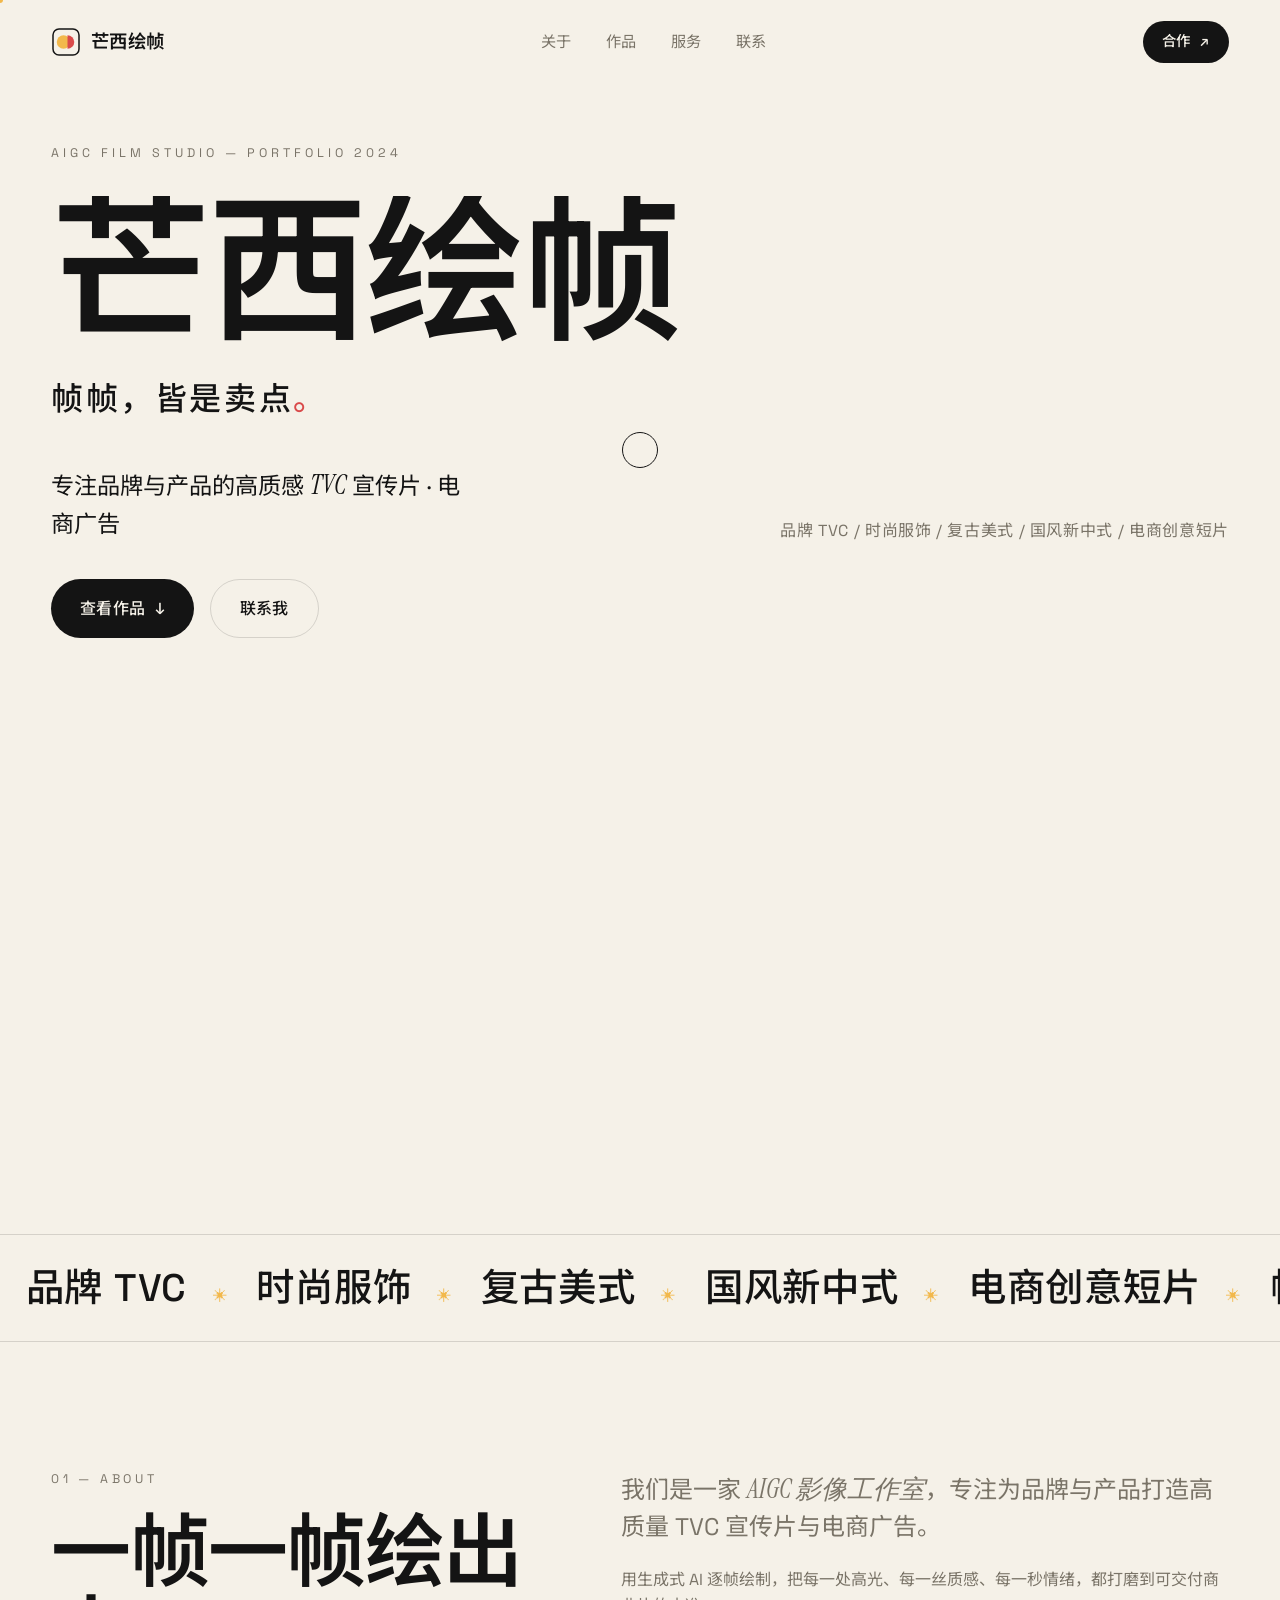
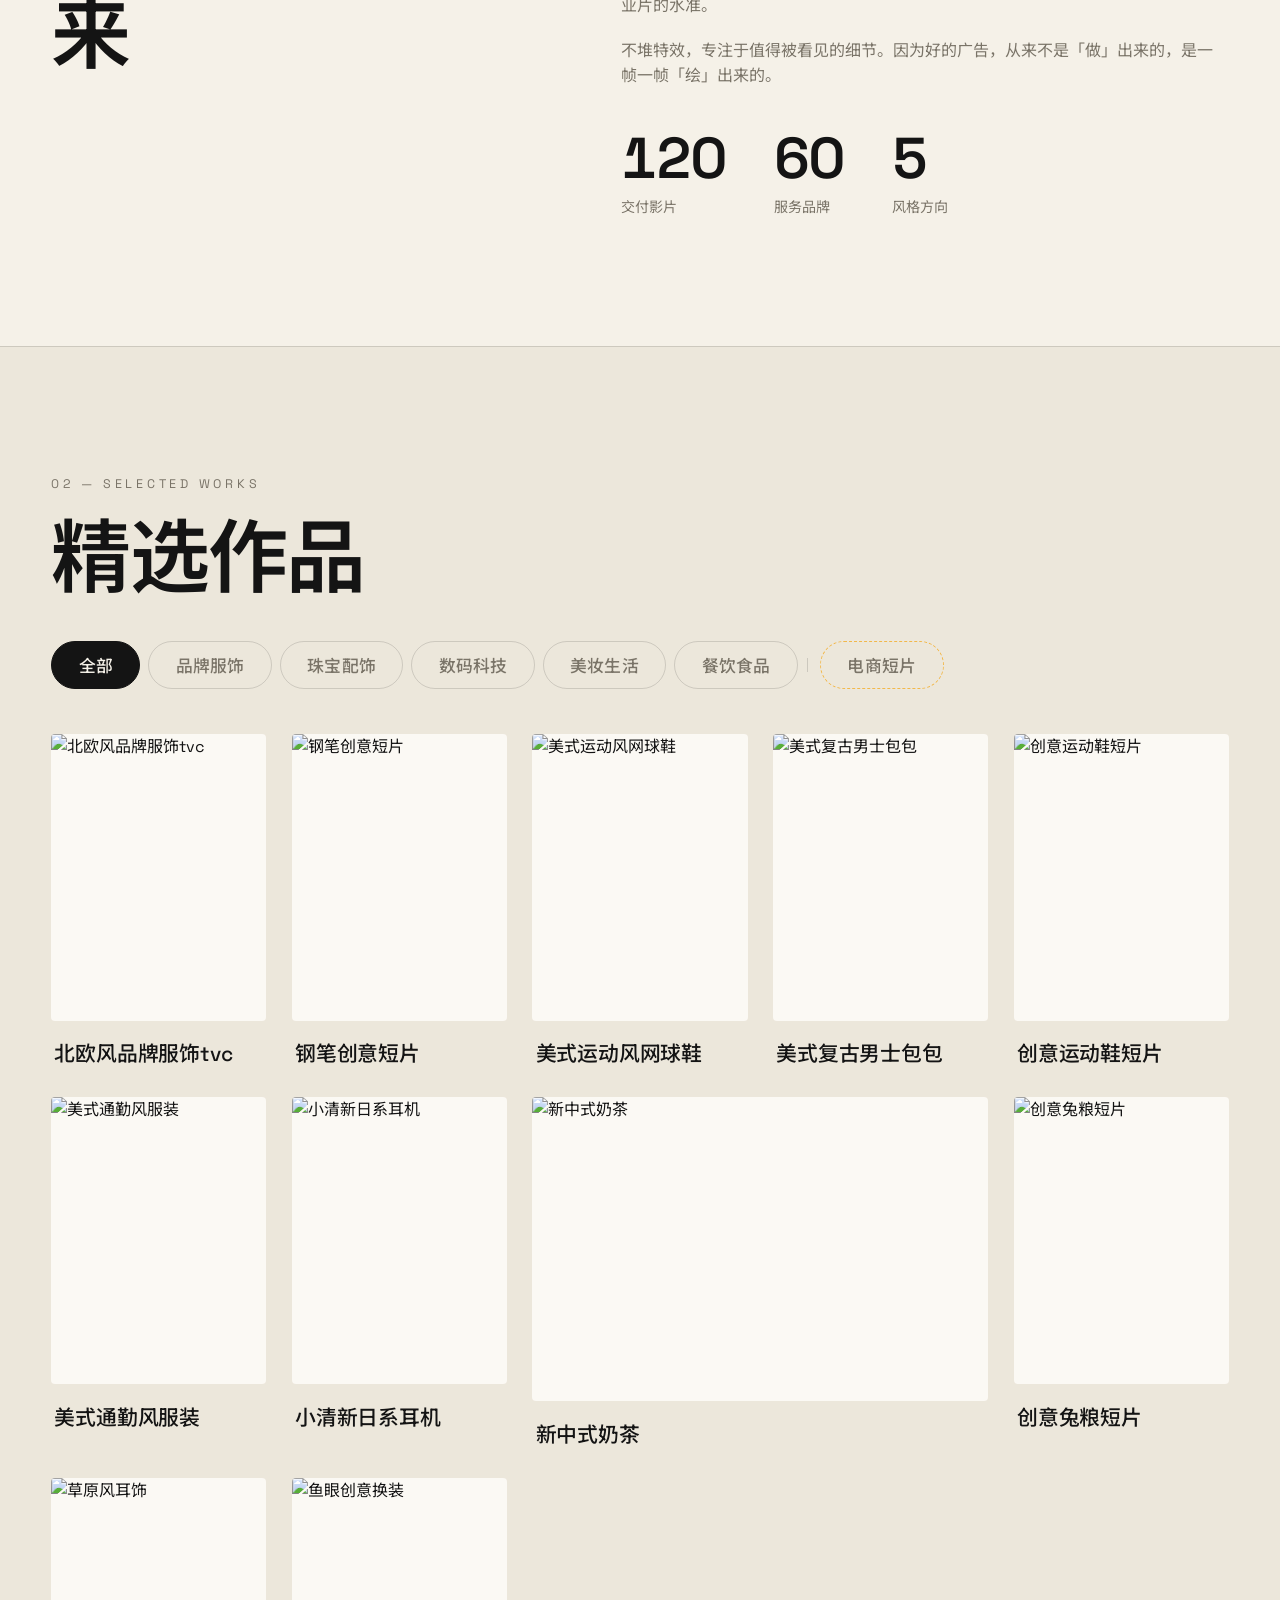
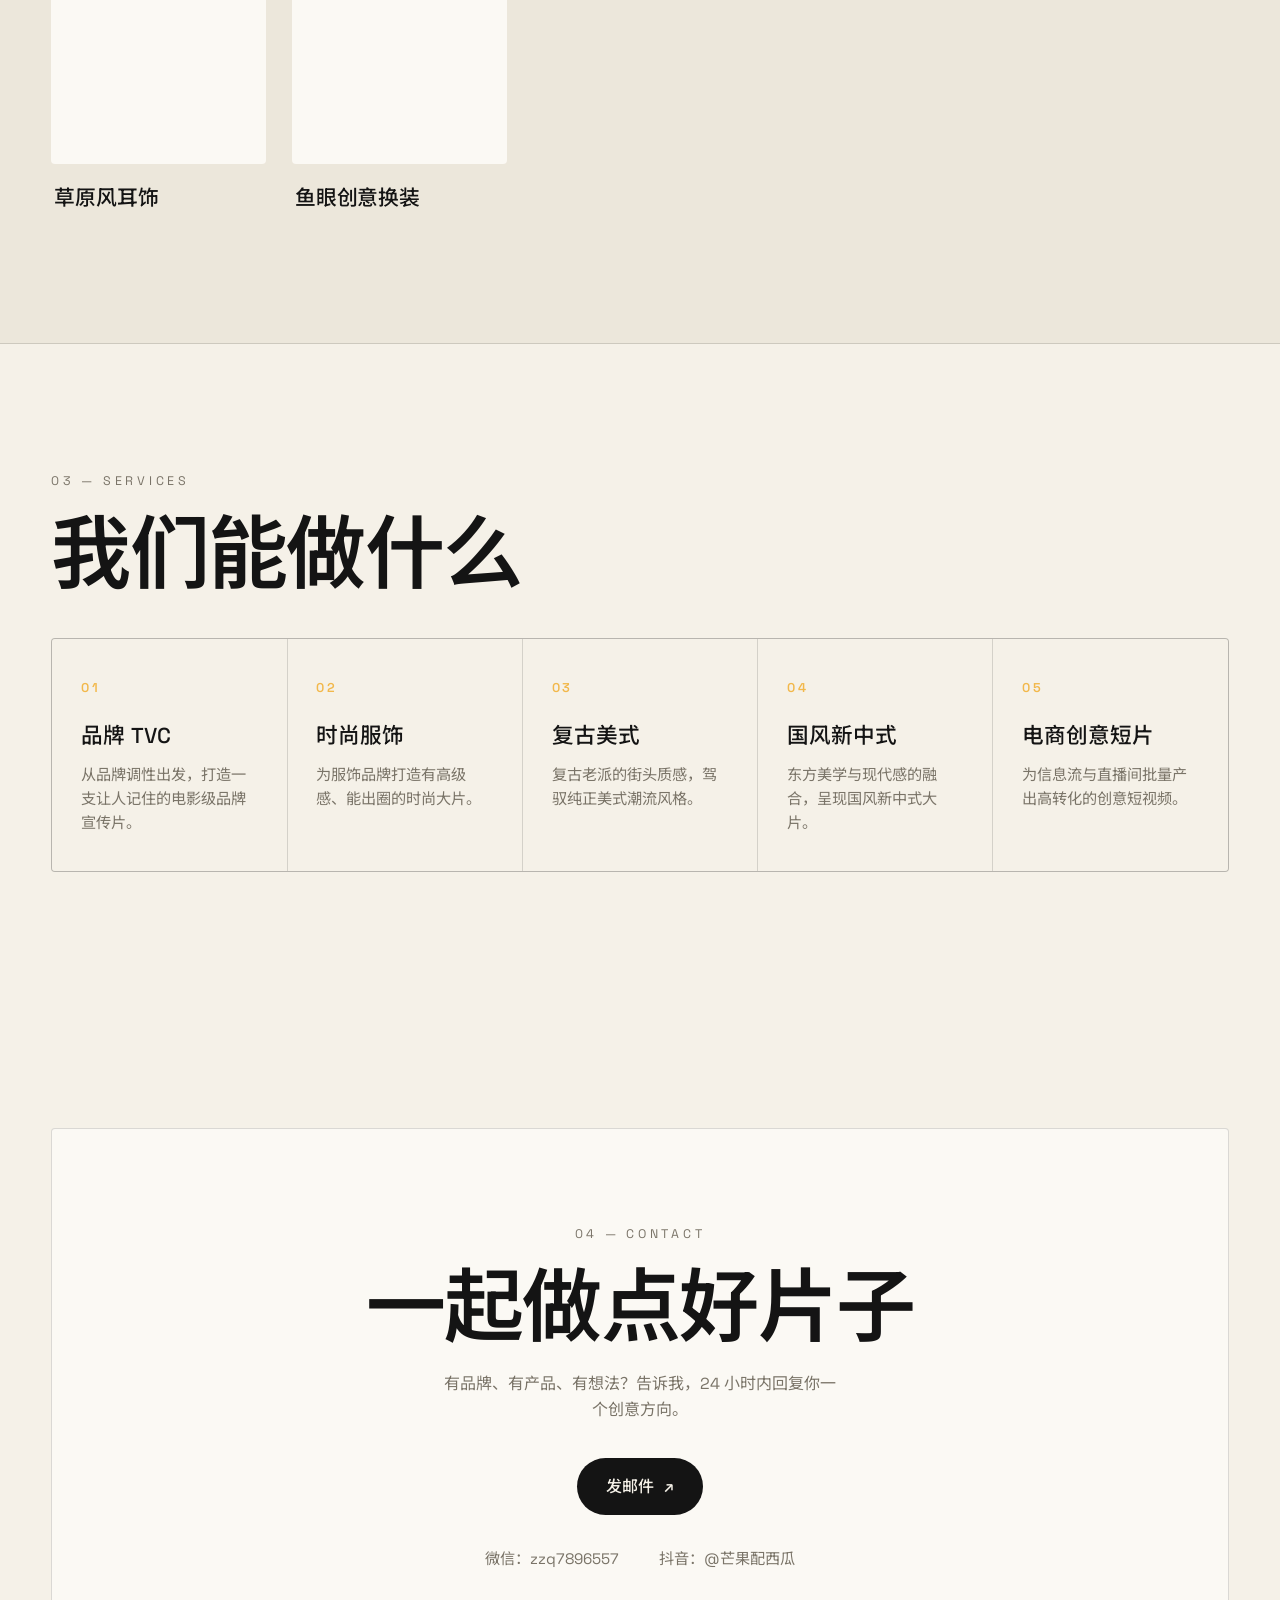
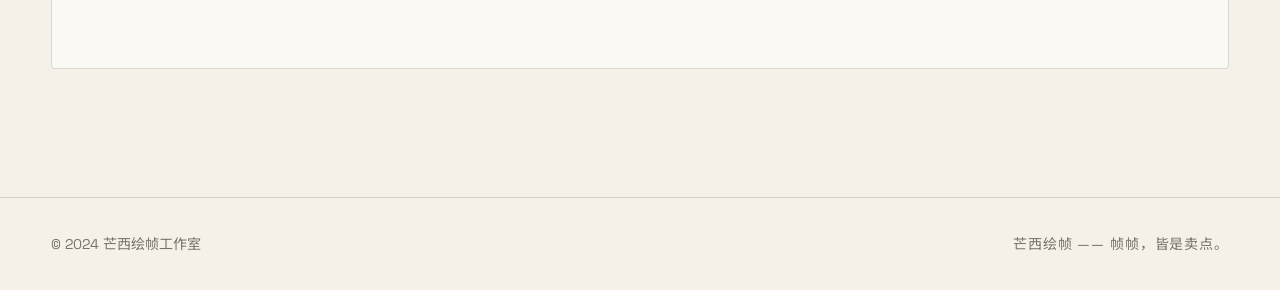
==== index.html @ 58208f8b "update works" ====
<!DOCTYPE html>
<html lang="zh-CN">
<head>
  <meta charset="UTF-8" />
  <meta name="viewport" content="width=device-width, initial-scale=1.0" />
  <title>MANGXI Studio — AIGC Film · Every Frame Sells</title>
  <meta name="description" content="MANGXI Studio — an AIGC film studio crafting high-quality TVC commercials and e-commerce ads, frame by frame. Every frame sells." />

  <!-- 字体：英文几何无衬线 Space Grotesk + 细衬线 Instrument Serif + 中文思源黑体 -->
  <link rel="preconnect" href="https://fonts.googleapis.com" />
  <link rel="preconnect" href="https://fonts.gstatic.com" crossorigin />
  <link href="https://fonts.googleapis.com/css2?family=Space+Grotesk:wght@300;400;500;600;700&family=Instrument+Serif:ital@0;1&family=Noto+Sans+SC:wght@400;500;700&display=swap" rel="stylesheet" />

  <link rel="stylesheet" href="css/styles.css?v=20261031232750" />
</head>
<body>
  <!-- 预加载层：动态 logo（黑底 → 金线画框 → 双果浮现 → 名字淡入）+ 百分比计数 -->
  <div class="preloader" id="preloader">
    <div class="preloader-inner">
      <svg class="logo-anim" viewBox="0 0 120 120" aria-hidden="true">
        <rect class="logo-frame" x="8" y="8" width="104" height="104" rx="24" fill="none" stroke="#F2B84B" stroke-width="5" stroke-linecap="round" />
        <circle class="logo-gold" cx="50" cy="60" r="27" fill="#F2B84B" />
        <path class="logo-red" d="M66 33 A27 27 0 0 1 66 87 Z" fill="#D94A4A" />
      </svg>
      <span class="preloader-name">芒西绘帧</span>
    </div>
    <div class="preloader-count" id="preloaderCount">0%</div>
  </div>

  <!-- 滚动进度条 -->
  <div class="scroll-progress" id="scrollProgress" aria-hidden="true"></div>

  <!-- 自定义光标（桌面端） -->
  <div class="cursor" id="cursor" aria-hidden="true"><span class="cursor-label">查看 ↗</span></div>
  <div class="cursor-dot" id="cursorDot" aria-hidden="true"></div>

  <!-- 顶部导航 -->
  <header class="site-header" id="header">
    <nav class="nav container">
      <a href="#top" class="brand" data-cursor>
        <svg class="brand-logo" viewBox="0 0 120 120" aria-hidden="true">
          <rect x="8" y="8" width="104" height="104" rx="24" fill="none" stroke="currentColor" stroke-width="6" />
          <circle cx="50" cy="60" r="27" fill="#F2B84B" />
          <path d="M66 33 A27 27 0 0 1 66 87 Z" fill="#D94A4A" />
        </svg>
        芒西绘帧
      </a>
      <ul class="nav-links">
        <li><a href="#about" data-cursor>关于</a></li>
        <li><a href="#works" data-cursor>作品</a></li>
        <li><a href="#services" data-cursor>服务</a></li>
        <li><a href="#contact" data-cursor>联系</a></li>
      </ul>
      <a href="#contact" class="nav-cta btn btn-small" data-cursor>合作 <span class="arrow">↗</span></a>
    </nav>
  </header>

  <main id="top">
    <!-- ===== Hero ===== -->
    <section class="hero">
      <div class="container hero-top">
        <p class="hero-eyebrow" data-reveal="up">AIGC FILM STUDIO — PORTFOLIO 2024</p>
        <h1 class="hero-title">
          <span data-reveal="chars">芒西绘帧</span>
        </h1>
        <p class="hero-slogan" data-reveal="up">帧帧，皆是卖点<span class="slogan-dot">。</span></p>
        <div class="hero-row">
          <p class="hero-role" data-reveal="up">专注品牌与产品的高质感 <em class="serif">TVC</em> 宣传片 · 电商广告</p>
          <p class="hero-desc" data-reveal="up">品牌 TVC / 时尚服饰 / 复古美式 / 国风新中式 / 电商创意短片</p>
        </div>
        <div class="hero-actions" data-reveal="up">
          <a href="#works" class="btn" data-cursor>查看作品 <span class="arrow">↓</span></a>
          <a href="#contact" class="btn btn-ghost" data-cursor>联系我</a>
        </div>
      </div>

      <!-- 主推片（占位图，后续换真实视频） -->
      <div class="hero-media" data-reveal="clip">
        <div class="hero-media-inner">
          <img src="assets/hero-showreel.svg" alt="Showreel" />
        </div>
        <span class="hero-media-tag" data-reveal="up">SHOWREEL — 2024</span>
      </div>
    </section>

    <!-- ===== 跑马灯 ===== -->
    <div class="marquee" aria-hidden="true">
      <div class="marquee-track">
        <span>品牌 TVC</span><i>✳</i>
        <span>时尚服饰</span><i>✳</i>
        <span>复古美式</span><i>✳</i>
        <span>国风新中式</span><i>✳</i>
        <span>电商创意短片</span><i>✳</i>
        <span>帧帧，皆是卖点</span><i>✳</i>
        <span>品牌 TVC</span><i>✳</i>
        <span>时尚服饰</span><i>✳</i>
        <span>复古美式</span><i>✳</i>
        <span>国风新中式</span><i>✳</i>
        <span>电商创意短片</span><i>✳</i>
        <span>帧帧，皆是卖点</span><i>✳</i>
      </div>
    </div>

    <!-- ===== 关于 ===== -->
    <section class="section about" id="about">
      <div class="container about-grid">
        <div class="about-head">
          <p class="kicker" data-reveal="up">01 — ABOUT</p>
          <h2 class="section-title" data-reveal="chars">一帧一帧<br />绘出来</h2>
        </div>
        <div class="about-body">
          <p class="lead" data-reveal="up">
            我们是一家 <em class="serif">AIGC 影像工作室</em>，专注为品牌与产品打造高质量 TVC 宣传片与电商广告。
          </p>
          <p data-reveal="up">
            用生成式 AI 逐帧绘制，把每一处高光、每一丝质感、每一秒情绪，都打磨到可交付商业片的水准。
          </p>
          <p data-reveal="up">
            不堆特效，专注于值得被看见的细节。因为好的广告，从来不是「做」出来的，是一帧一帧「绘」出来的。
          </p>
          <div class="stats" data-reveal="up">
            <div class="stat"><span class="stat-num" data-count="120">0</span><span class="stat-label">交付影片</span></div>
            <div class="stat"><span class="stat-num" data-count="60">0</span><span class="stat-label">服务品牌</span></div>
            <div class="stat"><span class="stat-num" data-count="5">0</span><span class="stat-label">风格方向</span></div>
          </div>
        </div>
      </div>
    </section>

    <!-- ===== 作品 ===== -->
    <section class="section works" id="works">
      <div class="container">
        <div class="works-head">
          <p class="kicker" data-reveal="up">02 — SELECTED WORKS</p>
          <h2 class="section-title" data-reveal="chars">精选作品</h2>
        </div>

        <!-- 分类筛选 -->
        <div class="filters" data-reveal="up">
          <button class="filter active" data-filter="all">全部</button>
          <button class="filter" data-filter="apparel">品牌服饰</button>
          <button class="filter" data-filter="jewelry">珠宝配饰</button>
          <button class="filter" data-filter="tech">数码科技</button>
          <button class="filter" data-filter="beauty">美妆生活</button>
          <button class="filter" data-filter="food">餐饮食品</button>
          <button class="filter filter-format" data-filter="ecommerce">电商短片</button>
        </div>

        <!-- 作品网格：由 js/works.js?v=20261031232750 自动生成，作品都在那里管理 -->
        <div class="works-grid" id="worksGrid"></div>
      </div>
    </section>

    <!-- ===== 服务 ===== -->
    <section class="section services" id="services">
      <div class="container">
        <div class="works-head">
          <p class="kicker" data-reveal="up">03 — SERVICES</p>
          <h2 class="section-title" data-reveal="chars">我们能做什么</h2>
        </div>
        <div class="services-grid">
          <div class="service" data-reveal="up">
            <span class="service-num">01</span>
            <h3>品牌 TVC</h3>
            <p>从品牌调性出发，打造一支让人记住的电影级品牌宣传片。</p>
          </div>
          <div class="service" data-reveal="up">
            <span class="service-num">02</span>
            <h3>时尚服饰</h3>
            <p>为服饰品牌打造有高级感、能出圈的时尚大片。</p>
          </div>
          <div class="service" data-reveal="up">
            <span class="service-num">03</span>
            <h3>复古美式</h3>
            <p>复古老派的街头质感，驾驭纯正美式潮流风格。</p>
          </div>
          <div class="service" data-reveal="up">
            <span class="service-num">04</span>
            <h3>国风新中式</h3>
            <p>东方美学与现代感的融合，呈现国风新中式大片。</p>
          </div>
          <div class="service" data-reveal="up">
            <span class="service-num">05</span>
            <h3>电商创意短片</h3>
            <p>为信息流与直播间批量产出高转化的创意短视频。</p>
          </div>
        </div>
      </div>
    </section>

    <!-- ===== 联系 ===== -->
    <section class="section contact" id="contact">
      <div class="container">
        <div class="contact-box">
          <p class="kicker" data-reveal="up">04 — CONTACT</p>
          <h2 class="section-title" data-reveal="chars">一起做点<br />好片子</h2>
          <p class="contact-sub" data-reveal="up">有品牌、有产品、有想法？告诉我，24 小时内回复你一个创意方向。</p>
          <div class="contact-links" data-reveal="up">
            <a href="mailto:hello@yourname.example" class="btn" data-cursor>发邮件 <span class="arrow">↗</span></a>
          </div>
          <div class="contact-meta" data-reveal="up">
            <span>微信：zzq7896557</span>
            <span>抖音：@芒果配西瓜</span>
          </div>
        </div>
      </div>
    </section>
  </main>

  <footer class="site-footer">
    <div class="container footer-inner">
      <span>© 2024 芒西绘帧工作室</span>
      <span class="footer-slogan">芒西绘帧 —— 帧帧，皆是卖点。</span>
    </div>
  </footer>

  <!-- 视频灯箱：点击作品时弹出大屏播放 -->
  <div class="lightbox" id="lightbox" hidden>
    <button class="lightbox-close" id="lightboxClose" type="button" aria-label="关闭">×</button>
    <video id="lightboxVideo" controls playsinline></video>
  </div>

  <!-- 平滑滚动（Lenis，加载失败时自动回退到原生滚动） -->
  <script src="https://cdn.jsdelivr.net/npm/lenis@1.1.14/dist/lenis.min.js"></script>
  <script src="js/works.js?v=20261031232750"></script>
  <script src="js/script.js?v=20261031232750"></script>
</body>
</html>
---- css/styles.css ----
/* ==========================================================================
   芒西绘帧工作室 — AIGC 影像工作室作品集
   配色：琥珀金 #F2B84B / 西瓜赤 #D94A4A / 炭黑 #141414 / 米白 #F5F1E8
   浅色极简 / 大字号排版 / 动效型
   ========================================================================== */

:root {
  --bg: #f5f1e8;            /* 米白 · 留白 */
  --bg-alt: #ece7db;        /* 深一档米白，用于分区 */
  --surface: #fbf9f4;       /* 卡片/浅表面 */
  --ink: #141414;           /* 炭黑 · 文字/画面 */
  --muted: #7a7468;         /* 暖灰 · 次要文字 */
  --line: rgba(20, 20, 20, 0.14);
  --gold: #f2b84b;          /* 琥珀金 · 芒果 */
  --red: #d94a4a;           /* 西瓜赤 · 瓜瓤 */
  --accent: #f2b84b;        /* 主强调 = 琥珀金 */
  --font-sans: "Space Grotesk", "Noto Sans SC", "Source Han Sans SC", "思源黑体", "PingFang SC", "Microsoft YaHei", sans-serif;
  --font-serif: "Instrument Serif", "Songti SC", "SimSun", Georgia, serif;
  --ease: cubic-bezier(0.22, 1, 0.36, 1);
}

* { margin: 0; padding: 0; box-sizing: border-box; }

html { scroll-behavior: smooth; }

html.lenis, html.lenis body { height: auto; }
.lenis.lenis-smooth { scroll-behavior: auto !important; }

body {
  background: var(--bg);
  color: var(--ink);
  font-family: var(--font-sans);
  line-height: 1.6;
  overflow-x: hidden;
  -webkit-font-smoothing: antialiased;
}

a { color: inherit; text-decoration: none; }
ul { list-style: none; }
img, video { display: block; max-width: 100%; }

.container { width: min(1240px, 92vw); margin-inline: auto; }

::selection { background: var(--ink); color: var(--bg); }

.serif {
  font-family: var(--font-serif);
  font-style: italic;
  font-weight: 400;
  letter-spacing: 0;
}

/* ==========================================================================
   预加载层：动态 logo（黑底 → 金线画框 → 双果浮现 → 名字淡入）
   ========================================================================== */
.preloader {
  position: fixed;
  inset: 0;
  z-index: 9999;
  background: var(--ink);       /* 黑底 */
  display: flex;
  align-items: center;
  justify-content: center;
  transition: transform 0.9s var(--ease);
}
.preloader.done { transform: translateY(-100%); }
.preloader-inner {
  display: flex;
  flex-direction: column;
  align-items: center;
  gap: 1.4rem;
}
.logo-anim {
  width: clamp(90px, 18vw, 130px);
  height: auto;
}
/* 金线画出圆角方框 */
.logo-frame {
  stroke-dasharray: 400;
  stroke-dashoffset: 400;
  animation: logoDraw 0.9s var(--ease) forwards;
}
@keyframes logoDraw { to { stroke-dashoffset: 0; } }
/* 金圆（芒果）浮现 */
.logo-gold {
  transform-box: fill-box;
  transform-origin: center;
  opacity: 0;
  transform: scale(0);
  animation: logoPop 0.4s 0.85s cubic-bezier(0.2, 0.9, 0.3, 1.4) forwards;
}
/* 赤半圆（西瓜）浮现 */
.logo-red {
  transform-box: fill-box;
  transform-origin: center;
  opacity: 0;
  transform: scale(0);
  animation: logoPop 0.4s 1.15s cubic-bezier(0.2, 0.9, 0.3, 1.4) forwards;
}
@keyframes logoPop { to { opacity: 1; transform: scale(1); } }
.preloader-name {
  color: var(--bg);
  font-size: clamp(1.1rem, 3vw, 1.5rem);
  font-weight: 500;
  letter-spacing: 0.14em;
  opacity: 0;
  animation: logoFade 0.6s 1.5s ease forwards;
}
@keyframes logoFade { to { opacity: 1; } }
.preloader-count {
  position: absolute;
  left: clamp(1.4rem, 4vw, 3rem);
  bottom: clamp(1.4rem, 4vw, 3rem);
  color: var(--bg);
  font-size: clamp(2rem, 6vw, 4rem);
  font-weight: 600;
  letter-spacing: -0.02em;
  font-variant-numeric: tabular-nums;
  line-height: 1;
}

/* ==========================================================================
   滚动进度条
   ========================================================================== */
.scroll-progress {
  position: fixed;
  top: 0; left: 0;
  height: 2px;
  width: 0;
  background: var(--ink);
  z-index: 1200;
}

/* ==========================================================================
   自定义光标
   ========================================================================== */
.cursor, .cursor-dot {
  position: fixed;
  top: 0; left: 0;
  border-radius: 50%;
  pointer-events: none;
  z-index: 9998;
  transform: translate(-50%, -50%);
}
.cursor {
  width: 36px; height: 36px;
  border: 1px solid var(--ink);
  transition: width 0.3s, height 0.3s, background-color 0.3s, opacity 0.3s;
}
.cursor-dot { width: 6px; height: 6px; background: var(--gold); }
.cursor.is-hover {
  width: 64px; height: 64px;
  background: rgba(242, 184, 75, 0.16);
}
.cursor-label {
  position: absolute;
  inset: 0;
  display: flex;
  align-items: center;
  justify-content: center;
  font-size: 0.72rem;
  font-weight: 600;
  letter-spacing: 0.02em;
  color: var(--bg);
  opacity: 0;
  transform: scale(0.6);
  transition: opacity 0.25s, transform 0.25s var(--ease);
}
.cursor.cursor-view {
  width: 84px; height: 84px;
  background: var(--ink);
  border-color: var(--ink);
}
.cursor.cursor-view .cursor-label {
  opacity: 1;
  transform: scale(1);
}
@media (hover: none), (max-width: 768px) {
  .cursor, .cursor-dot { display: none; }
}

/* ==========================================================================
   按钮
   ========================================================================== */
.btn {
  display: inline-flex;
  align-items: center;
  gap: 0.6rem;
  padding: 1rem 1.8rem;
  font-weight: 500;
  font-size: 1rem;
  letter-spacing: 0.02em;
  border-radius: 100px;
  background: var(--ink);
  color: var(--bg);
  transition: transform 0.3s var(--ease), background-color 0.3s, color 0.3s;
  cursor: pointer;
}
.btn:hover { transform: translateY(-2px); }
.btn .arrow { display: inline-block; transition: transform 0.3s var(--ease); }
.btn:hover .arrow { transform: translate(3px, -3px); }
.btn-ghost {
  background: transparent;
  color: var(--ink);
  border: 1px solid var(--line);
}
.btn-ghost:hover { border-color: var(--ink); }
.btn-small { padding: 0.6rem 1.2rem; font-size: 0.9rem; }

/* ==========================================================================
   导航
   ========================================================================== */
.site-header {
  position: fixed;
  inset: 0 0 auto;
  z-index: 1000;
  padding: 1.3rem 0;
  transition: transform 0.5s var(--ease), background-color 0.3s, padding 0.3s;
}
.site-header.scrolled {
  background: rgba(245, 241, 232, 0.86);
  backdrop-filter: blur(12px);
  padding: 0.7rem 0;
  border-bottom: 1px solid var(--line);
}
.site-header.hidden { transform: translateY(-100%); }
.nav {
  display: flex;
  align-items: center;
  justify-content: space-between;
  gap: 1.5rem;
}
.brand {
  display: inline-flex;
  align-items: center;
  gap: 0.6rem;
  font-weight: 600;
  font-size: 1.15rem;
  letter-spacing: 0.02em;
}
.brand-logo { width: 30px; height: 30px; flex: none; }
.nav-links { display: flex; gap: 2.2rem; }
.nav-links a {
  font-size: 0.95rem;
  color: var(--muted);
  position: relative;
  transition: color 0.3s;
}
.nav-links a::after {
  content: "";
  position: absolute;
  left: 0; bottom: -6px;
  width: 100%; height: 1.5px;
  background: var(--ink);
  transform: scaleX(0);
  transform-origin: right;
  transition: transform 0.4s var(--ease);
}
.nav-links a:hover { color: var(--ink); }
.nav-links a:hover::after { transform: scaleX(1); transform-origin: left; }
.nav-cta { background: var(--ink); color: var(--bg); }

/* ==========================================================================
   Hero
   ========================================================================== */
.hero { position: relative; padding-top: 9rem; }
.hero-top { position: relative; z-index: 2; }
.hero-eyebrow {
  font-size: 0.78rem;
  letter-spacing: 0.32em;
  text-transform: uppercase;
  color: var(--muted);
  margin-bottom: 2rem;
}
.hero-title {
  font-size: clamp(3.4rem, 13vw, 10rem);
  line-height: 0.95;
  font-weight: 600;
  letter-spacing: -0.02em;
}
.hero-slogan {
  margin-top: 1.6rem;
  font-size: clamp(1.3rem, 3vw, 2rem);
  font-weight: 500;
  letter-spacing: 0.08em;
}
.slogan-dot { color: var(--red); }
.hero-row {
  display: flex;
  flex-wrap: wrap;
  justify-content: space-between;
  gap: 1.5rem;
  margin-top: 2.5rem;
}
.hero-role {
  font-size: clamp(1.05rem, 2.2vw, 1.45rem);
  font-weight: 400;
  max-width: 28ch;
}
.hero-role .serif { font-size: 1.12em; }
.hero-desc {
  align-self: flex-end;
  color: var(--muted);
  letter-spacing: 0.04em;
}
.hero-actions {
  display: flex;
  flex-wrap: wrap;
  gap: 1rem;
  margin-top: 2.2rem;
}

/* 主推片 */
.hero-media {
  position: relative;
  margin-top: 4rem;
  width: min(1240px, 100%);
  margin-inline: auto;
}
.hero-media-inner {
  aspect-ratio: 21 / 9;
  overflow: hidden;
  border-radius: 4px;
}
.hero-media-inner video,
.hero-media-inner img {
  width: 100%; height: 100%;
  object-fit: cover;
  transform: scale(1.08);
}
.hero-media-tag {
  position: absolute;
  right: 1.2rem; bottom: 1rem;
  font-size: 0.72rem;
  letter-spacing: 0.28em;
  color: var(--muted);
}

/* ==========================================================================
   跑马灯
   ========================================================================== */
.marquee {
  overflow: hidden;
  border-block: 1px solid var(--line);
  padding: 1.4rem 0;
  white-space: nowrap;
}
.marquee-track {
  display: inline-block;
  animation: marquee 32s linear infinite;
}
.marquee-track span {
  font-size: clamp(1.4rem, 3.5vw, 2.4rem);
  font-weight: 500;
  letter-spacing: 0.02em;
  margin: 0 1.6rem;
}
.marquee-track span:nth-child(4n) { -webkit-text-stroke: 1px var(--ink); color: transparent; }
.marquee-track i { color: var(--gold); font-style: normal; font-size: 0.9em; }
@keyframes marquee {
  from { transform: translateX(0); }
  to { transform: translateX(-50%); }
}

/* ==========================================================================
   区块通用
   ========================================================================== */
.section { padding: 8rem 0; }
.kicker {
  font-size: 0.78rem;
  letter-spacing: 0.3em;
  text-transform: uppercase;
  color: var(--muted);
  margin-bottom: 1.4rem;
}
.section-title {
  font-size: clamp(2.4rem, 6.5vw, 5rem);
  line-height: 1.02;
  font-weight: 600;
  letter-spacing: -0.02em;
}

/* ==========================================================================
   滚动进入动效
   ========================================================================== */
[data-reveal="up"] {
  opacity: 0;
  transform: translateY(40px);
  transition: opacity 0.9s var(--ease), transform 0.9s var(--ease);
}
[data-reveal="up"].in { opacity: 1; transform: none; }

[data-reveal="clip"] {
  clip-path: inset(100% 0 0 0);
  transition: clip-path 1.1s var(--ease);
}
[data-reveal="clip"].in { clip-path: inset(0 0 0 0); }

/* 逐字浮现 */
.char-mask {
  display: inline-block;
  overflow: hidden;
  vertical-align: top;
}
.char {
  display: inline-block;
  transform: translateY(110%);
  transition: transform 0.7s var(--ease);
}

/* ==========================================================================
   关于
   ========================================================================== */
.about-grid {
  display: grid;
  grid-template-columns: 1fr 1.2fr;
  gap: 4rem;
  align-items: start;
}
.about-body .lead {
  font-size: clamp(1.2rem, 2.2vw, 1.5rem);
  line-height: 1.5;
  margin-bottom: 1.4rem;
}
.about-body .lead .serif { font-size: 1.08em; }
.about-body p { color: var(--muted); margin-bottom: 1.2rem; }
.stats {
  display: flex;
  gap: 3rem;
  margin-top: 2.6rem;
  flex-wrap: wrap;
}
.stat { display: flex; flex-direction: column; }
.stat-num {
  font-size: clamp(2.4rem, 5vw, 3.6rem);
  font-weight: 600;
  letter-spacing: -0.02em;
  line-height: 1;
  font-variant-numeric: tabular-nums;
}
.stat-label { color: var(--muted); font-size: 0.88rem; margin-top: 0.5rem; }

/* ==========================================================================
   作品
   ========================================================================== */
.works { background: var(--bg-alt); border-block: 1px solid var(--line); }
.works-head { margin-bottom: 2.6rem; }

.filters {
  display: flex;
  flex-wrap: wrap;
  gap: 0.5rem;
  margin-bottom: 2.8rem;
}
.filter {
  padding: 0.7rem 1.65rem;
  border-radius: 100px;
  border: 1px solid var(--line);
  background: transparent;
  color: var(--muted);
  font-family: var(--font-sans);
  font-size: 1.05rem;
  font-weight: 500;
  letter-spacing: 0.01em;
  cursor: pointer;
  transition: all 0.3s;
}
.filter:hover { color: var(--ink); border-color: var(--ink); }
.filter.active {
  background: var(--ink);
  color: var(--bg);
  border-color: var(--ink);
}
/* 电商短片 = 不同维度（形式），做视觉区分：分隔线 + 虚线金边 */
.filter-format {
  margin-left: 0.9rem;
  position: relative;
  border-style: dashed;
  border-color: var(--gold);
}
.filter-format::before {
  content: "";
  position: absolute;
  left: -0.9rem;
  top: 50%;
  width: 1px;
  height: 14px;
  background: var(--line);
  transform: translateY(-50%);
}
.filter-format.active {
  background: var(--gold);
  color: var(--ink);
  border-color: var(--gold);
}

.works-grid {
  display: grid;
  grid-template-columns: repeat(5, 1fr);
  gap: 1.6rem;
  grid-auto-flow: dense;
}
.work { display: block; transition: transform 0.4s var(--ease); }
.work:hover { transform: translateY(-6px); }
/* 横屏作品（宽卡）：占两列，与竖卡组成 "3竖 + 1宽" 的一行 */
.work.work-wide { grid-column: span 2; }
.work.work-wide .work-media { aspect-ratio: 3 / 2; }
.work-media {
  position: relative;
  aspect-ratio: 16 / 11;
  overflow: hidden;
  border-radius: 4px;
  background: var(--surface);
}
.work-media video,
.work-media img {
  width: 100%; height: 100%;
  object-fit: cover;
  transform: scale(1);
  transition: transform 0.6s var(--ease), opacity 0.4s var(--ease);
}
.work-media .work-video { position: absolute; inset: 0; z-index: 2; opacity: 1; }
.work:hover .work-media .work-video { transform: scale(1.05); }
.work-watch {
  position: absolute;
  right: 1rem; bottom: 1rem;
  padding: 0.45rem 0.95rem;
  border-radius: 100px;
  background: rgba(245, 241, 232, 0.92);
  backdrop-filter: blur(6px);
  font-size: 0.8rem;
  opacity: 0;
  transform: translateY(8px);
  transition: all 0.4s var(--ease);
}
.work:hover .work-watch { opacity: 1; transform: translateY(0); }
.work-info { padding: 1.1rem 0.2rem 0; }
.work-title { font-size: 1.3rem; font-weight: 500; letter-spacing: -0.01em; }
.work-meta { color: var(--muted); font-size: 0.88rem; margin-top: 0.25rem; }
.work.hidden { display: none; }

/* 视频灯箱 */
.lightbox {
  position: fixed;
  inset: 0;
  z-index: 10000;
  background: rgba(0, 0, 0, 0.92);
  display: flex;
  align-items: center;
  justify-content: center;
  padding: 5vh 4vw;
  cursor: zoom-out;
}
.lightbox[hidden] { display: none; }
.lightbox video {
  max-width: 100%;
  max-height: 100%;
  border-radius: 4px;
  box-shadow: 0 30px 80px rgba(0, 0, 0, 0.5);
}
.lightbox-close {
  position: fixed;
  top: 1.5rem;
  right: 2rem;
  width: 44px;
  height: 44px;
  border-radius: 50%;
  border: 1px solid rgba(255, 255, 255, 0.4);
  background: transparent;
  color: #fff;
  font-size: 1.6rem;
  line-height: 1;
  cursor: pointer;
  z-index: 10001;
}
.lightbox-close:hover { background: rgba(255, 255, 255, 0.15); }

/* ==========================================================================
   服务
   ========================================================================== */
.services-grid {
  display: grid;
  grid-template-columns: repeat(auto-fit, minmax(200px, 1fr));
  gap: 1px;
  background: var(--line);
  border: 1px solid var(--line);
  border-radius: 4px;
  overflow: hidden;
}
.service {
  background: var(--bg);
  padding: 2.2rem 1.8rem;
  transition: background-color 0.3s;
}
.service:hover { background: var(--surface); }
.service-num {
  font-size: 0.8rem;
  color: var(--gold);
  letter-spacing: 0.2em;
  font-weight: 600;
}
.service h3 { font-size: 1.35rem; font-weight: 500; margin: 1.2rem 0 0.6rem; }
.service p { color: var(--muted); font-size: 0.95rem; }

/* ==========================================================================
   联系
   ========================================================================== */
.contact-box {
  text-align: center;
  padding: 6rem 2rem;
  border: 1px solid var(--line);
  border-radius: 4px;
  background: var(--surface);
}
.contact-box .section-title { margin-bottom: 1.4rem; }
.contact-sub { color: var(--muted); max-width: 40ch; margin: 0 auto 2.2rem; }
.contact-links { margin-bottom: 2rem; }
.contact-meta {
  display: flex;
  flex-wrap: wrap;
  justify-content: center;
  gap: 2.5rem;
  color: var(--muted);
  font-size: 0.95rem;
}

/* ==========================================================================
   页脚
   ========================================================================== */
.site-footer {
  border-top: 1px solid var(--line);
  padding: 2.2rem 0;
  color: var(--muted);
  font-size: 0.88rem;
}
.footer-inner {
  display: flex;
  justify-content: space-between;
  flex-wrap: wrap;
  gap: 1rem;
}
.footer-slogan { letter-spacing: 0.06em; }
.admin-entry {
  background: none;
  border: none;
  color: var(--muted);
  font-size: 0.85rem;
  cursor: pointer;
  padding: 0;
  letter-spacing: 0.04em;
  font-family: var(--font-sans);
}
.admin-entry:hover { color: var(--ink); }

/* ==========================================================================
   响应式
   ========================================================================== */
@media (max-width: 1200px) {
  .works-grid { grid-template-columns: repeat(3, 1fr); }
}
@media (max-width: 900px) {
  .works-grid { grid-template-columns: repeat(2, 1fr); }
  .services-grid { grid-template-columns: 1fr 1fr; }
  .about-grid { grid-template-columns: 1fr; gap: 2rem; }
  .nav-links { display: none; }
  .section { padding: 5.5rem 0; }
  .hero { padding-top: 7rem; }
  .hero-media-inner { aspect-ratio: 16 / 10; }
}
@media (max-width: 520px) {
  .works-grid { grid-template-columns: 1fr; }
  .services-grid { grid-template-columns: 1fr; }
}
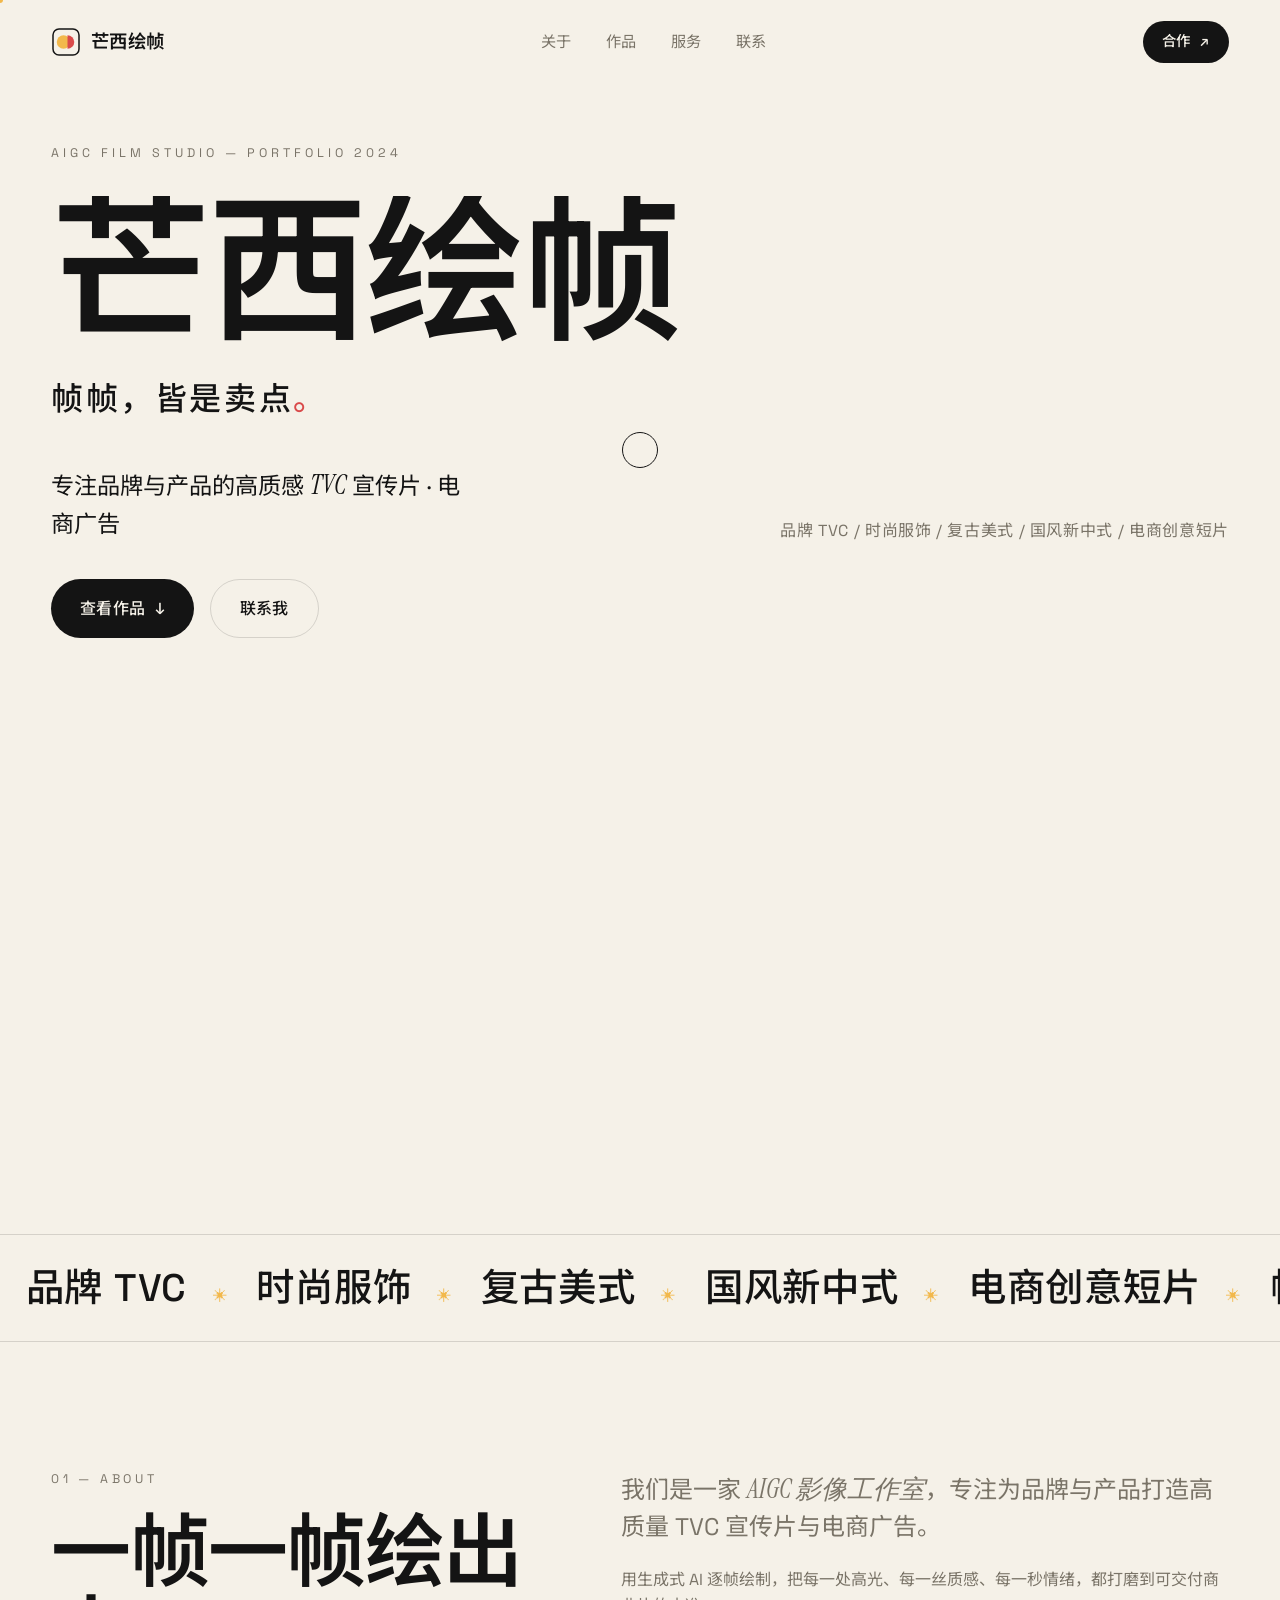
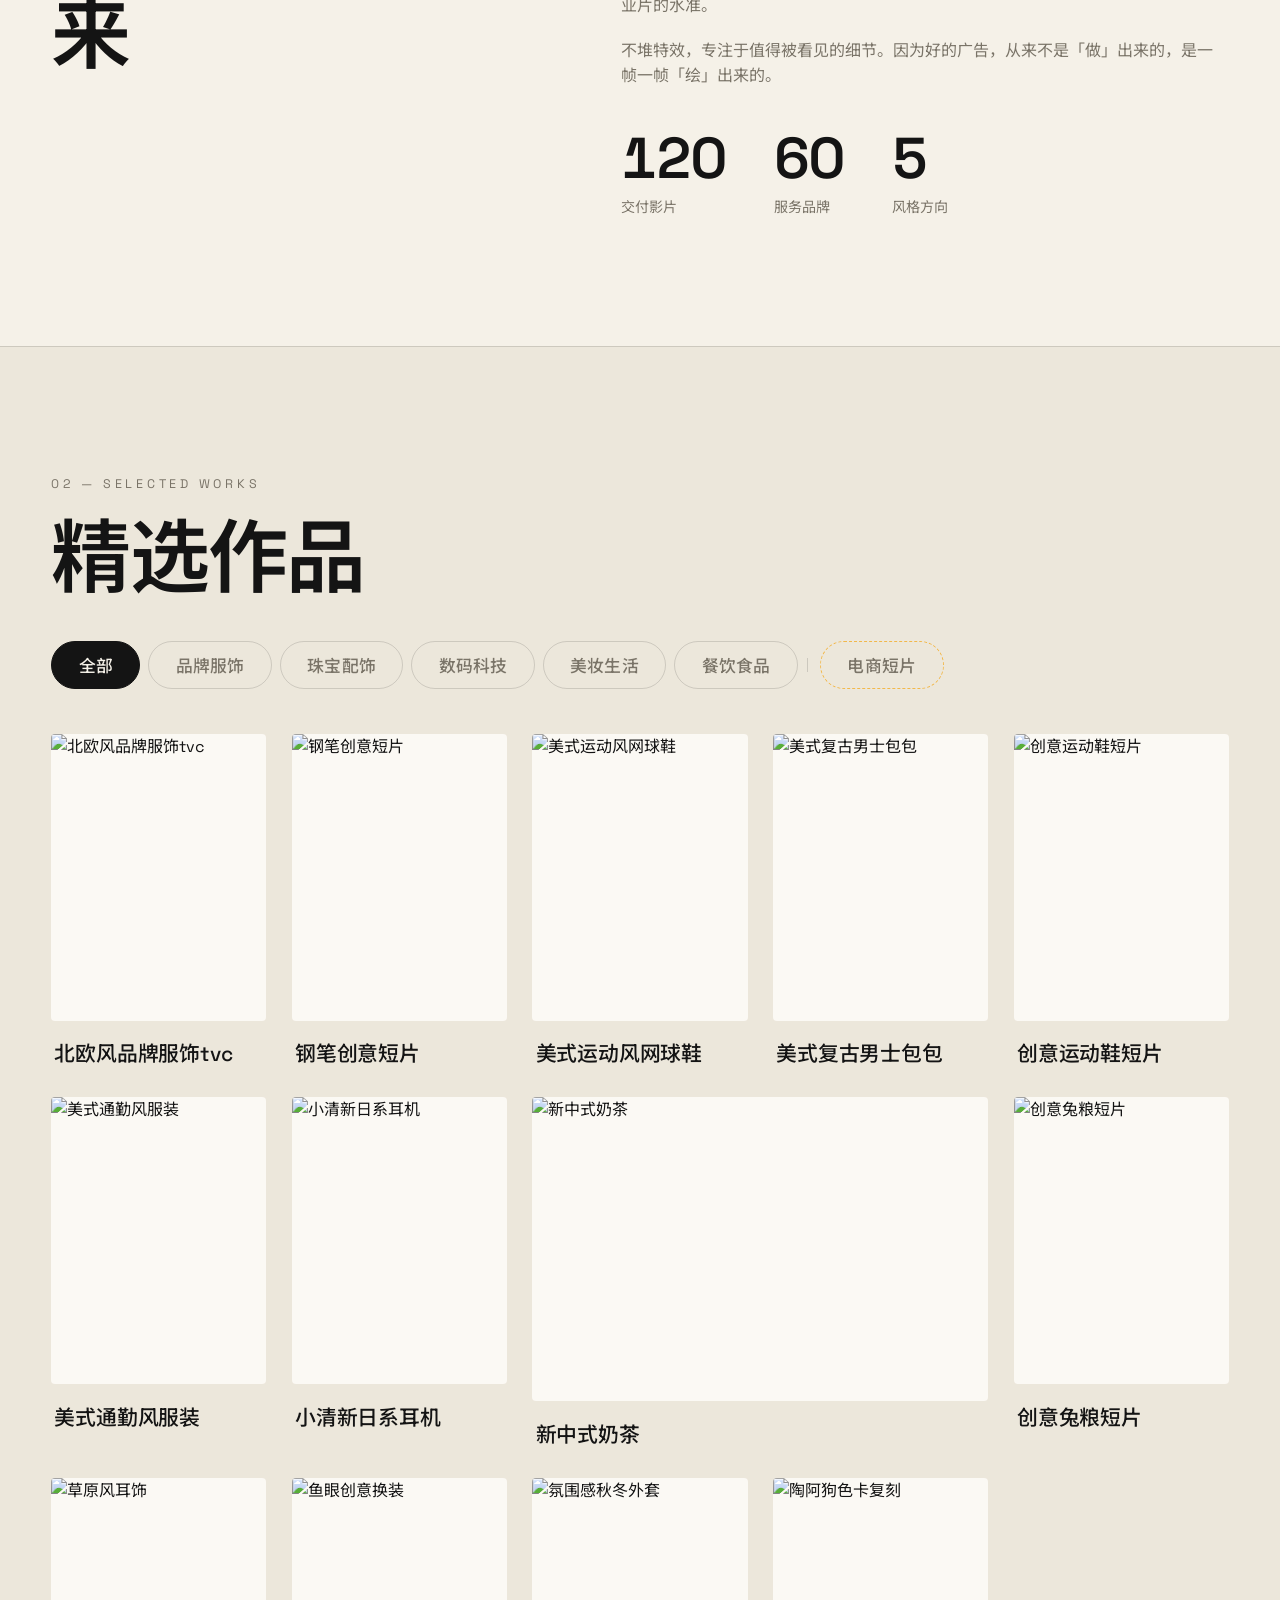
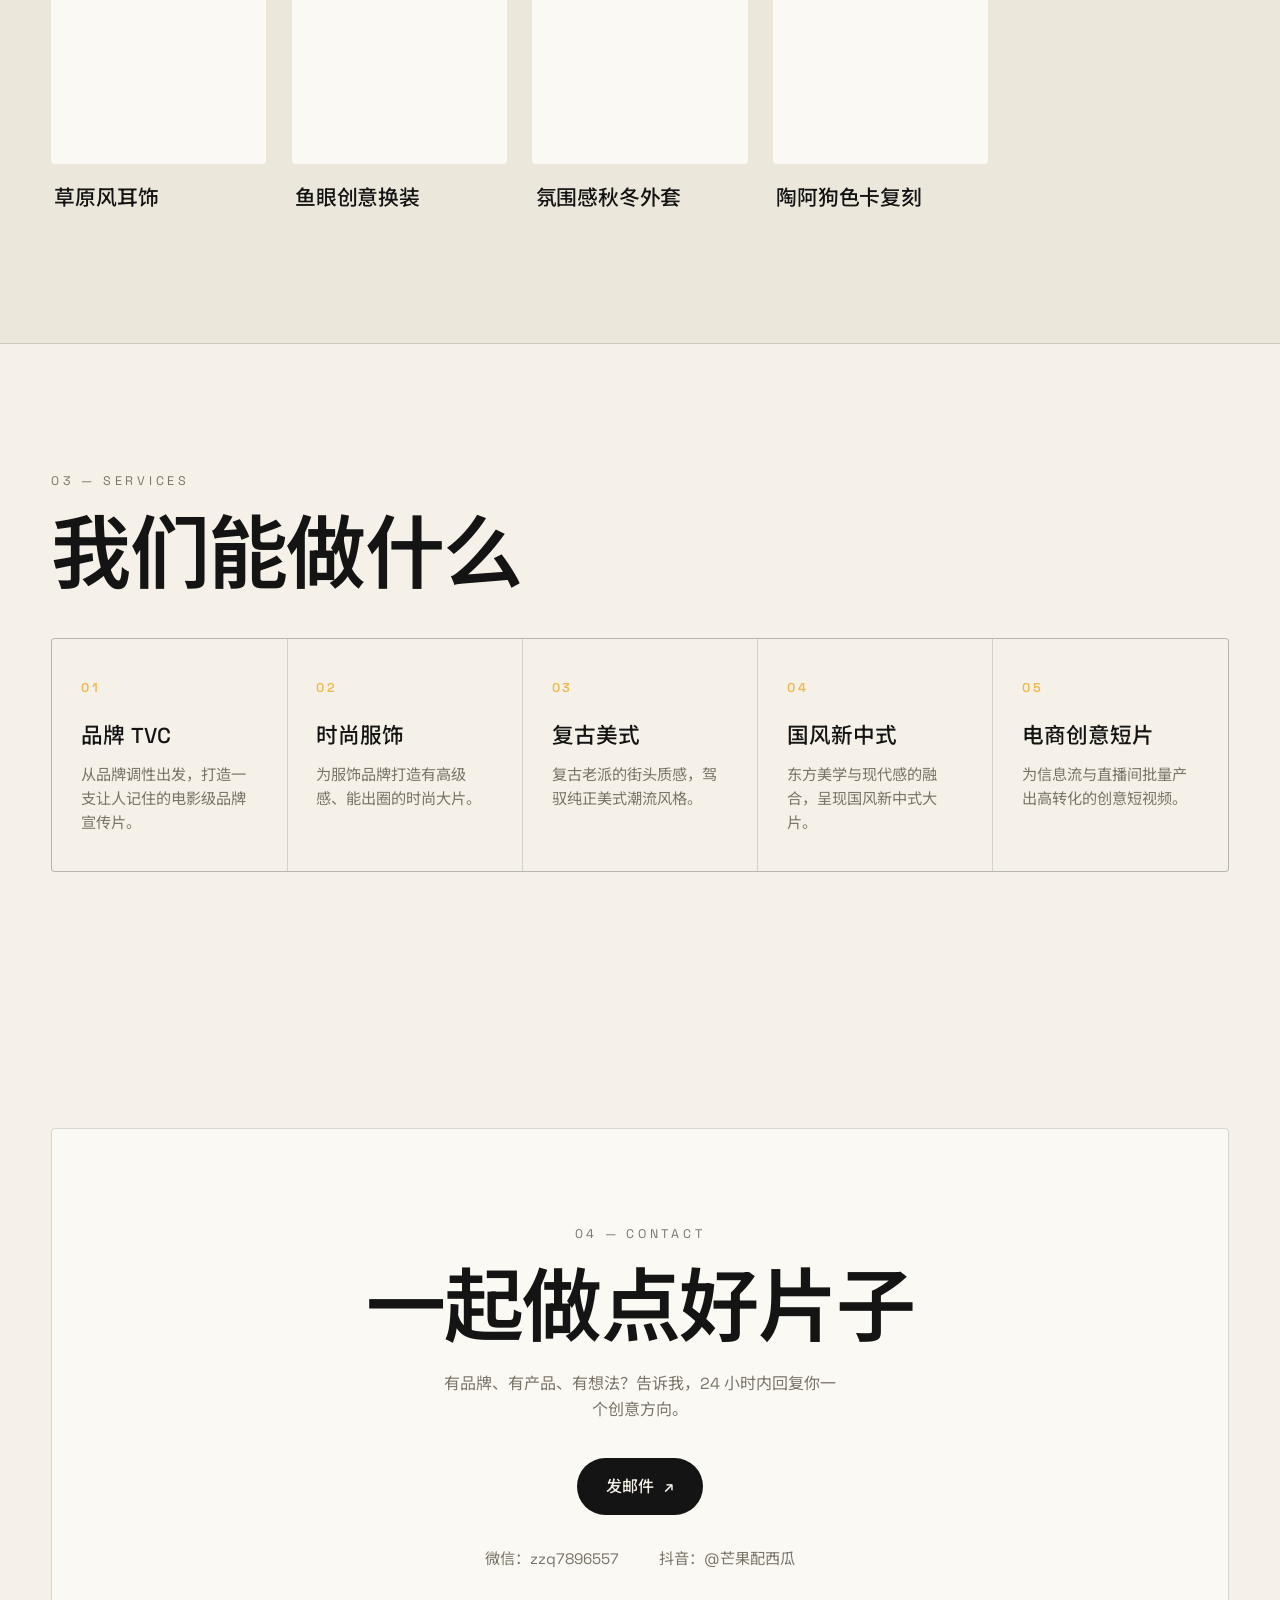
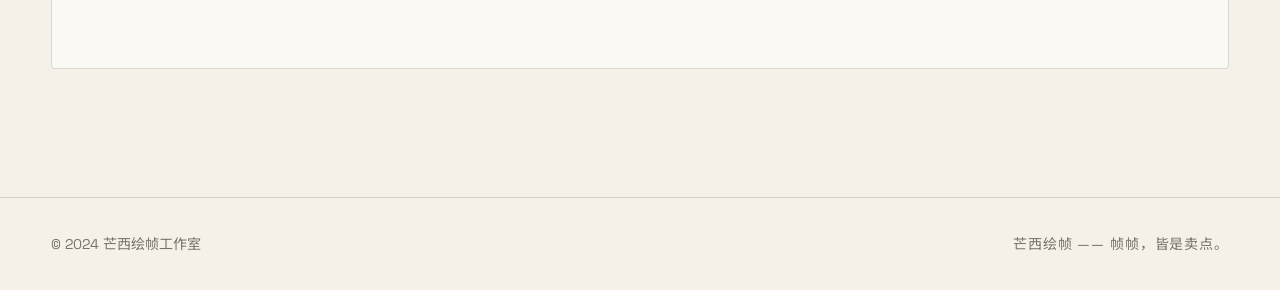
==== commit 410db33c: "update works" ====
--- a/index.html
+++ b/index.html
@@ -11,7 +11,7 @@
   <link rel="preconnect" href="https://fonts.gstatic.com" crossorigin />
   <link href="https://fonts.googleapis.com/css2?family=Space+Grotesk:wght@300;400;500;600;700&family=Instrument+Serif:ital@0;1&family=Noto+Sans+SC:wght@400;500;700&display=swap" rel="stylesheet" />
 
-  <link rel="stylesheet" href="css/styles.css?v=20261031232750" />
+  <link rel="stylesheet" href="css/styles.css?v=20261031233242" />
 </head>
 <body>
   <!-- 预加载层：动态 logo（黑底 → 金线画框 → 双果浮现 → 名字淡入）+ 百分比计数 -->
@@ -146,7 +146,7 @@
           <button class="filter filter-format" data-filter="ecommerce">电商短片</button>
         </div>
 
-        <!-- 作品网格：由 js/works.js?v=20261031232750 自动生成，作品都在那里管理 -->
+        <!-- 作品网格：由 js/works.js?v=20261031233242 自动生成，作品都在那里管理 -->
         <div class="works-grid" id="worksGrid"></div>
       </div>
     </section>
@@ -222,7 +222,7 @@
 
   <!-- 平滑滚动（Lenis，加载失败时自动回退到原生滚动） -->
   <script src="https://cdn.jsdelivr.net/npm/lenis@1.1.14/dist/lenis.min.js"></script>
-  <script src="js/works.js?v=20261031232750"></script>
-  <script src="js/script.js?v=20261031232750"></script>
+  <script src="js/works.js?v=20261031233242"></script>
+  <script src="js/script.js?v=20261031233242"></script>
 </body>
 </html>
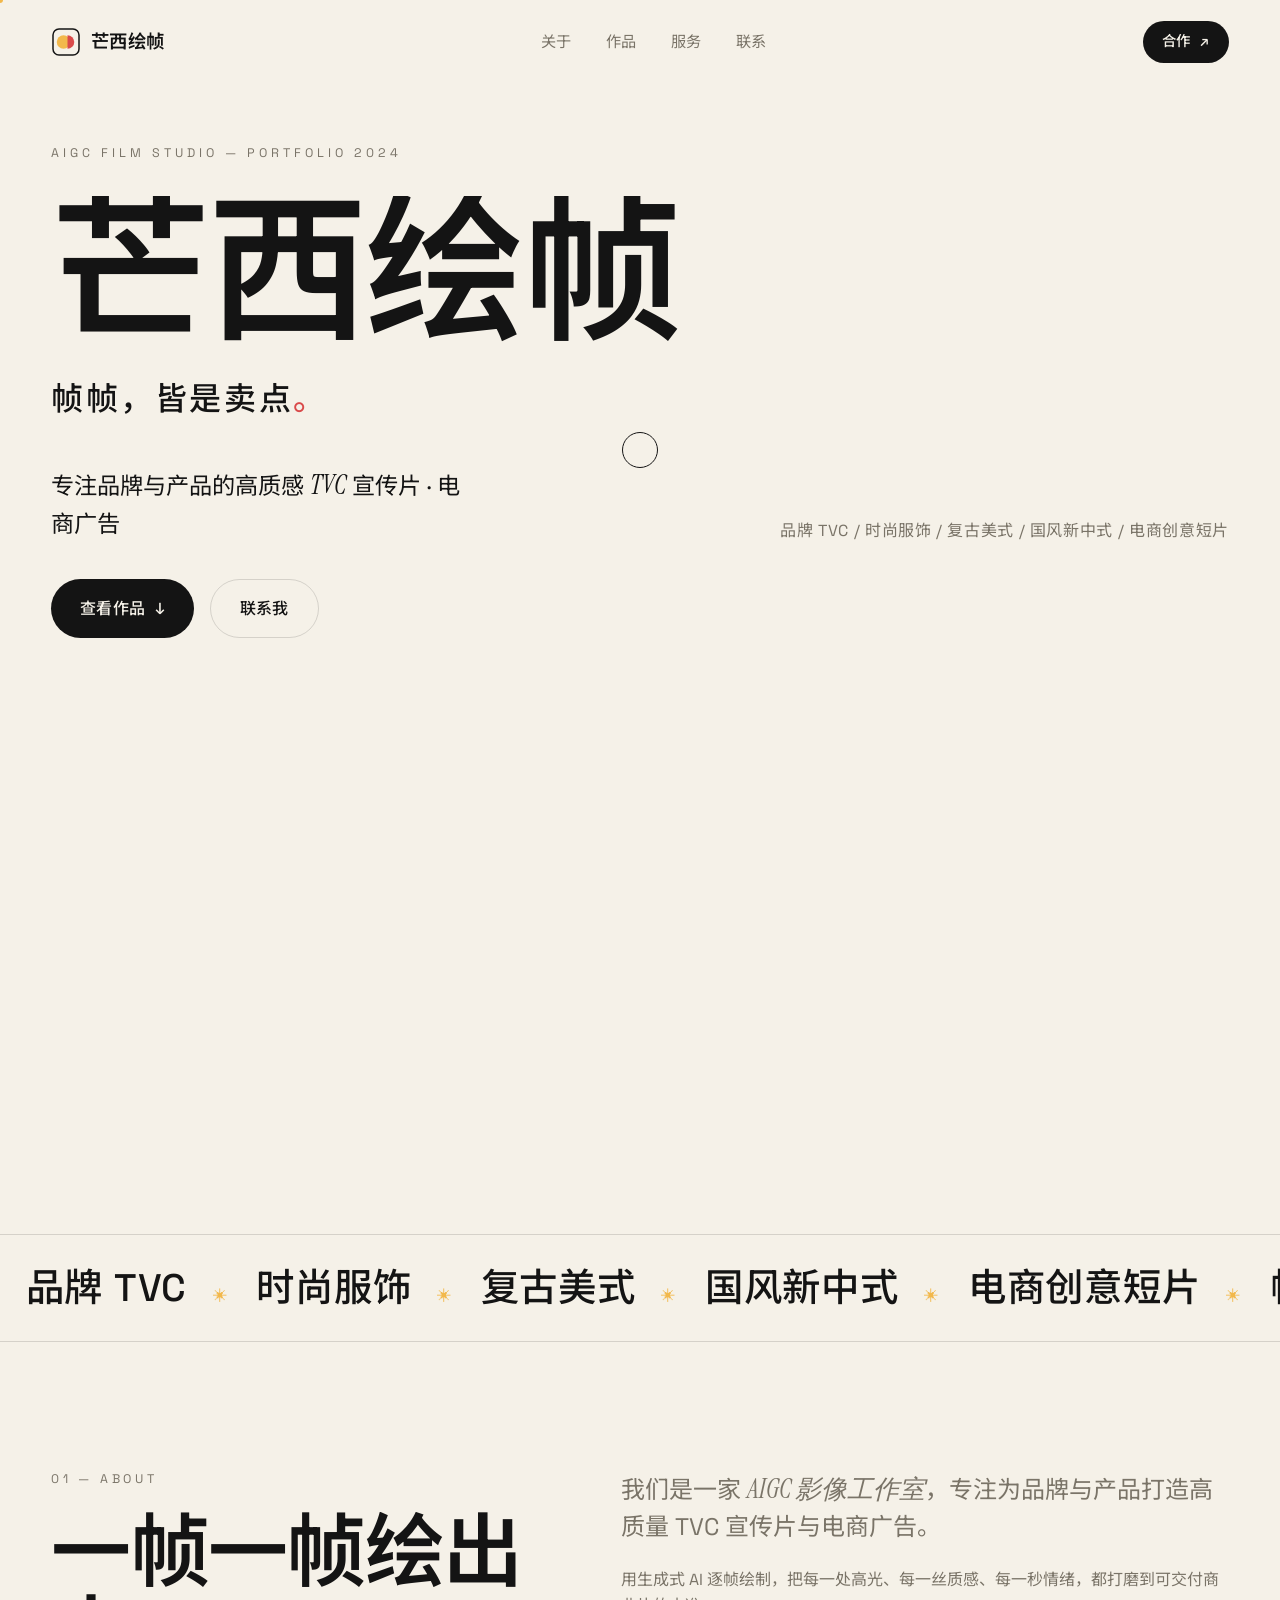
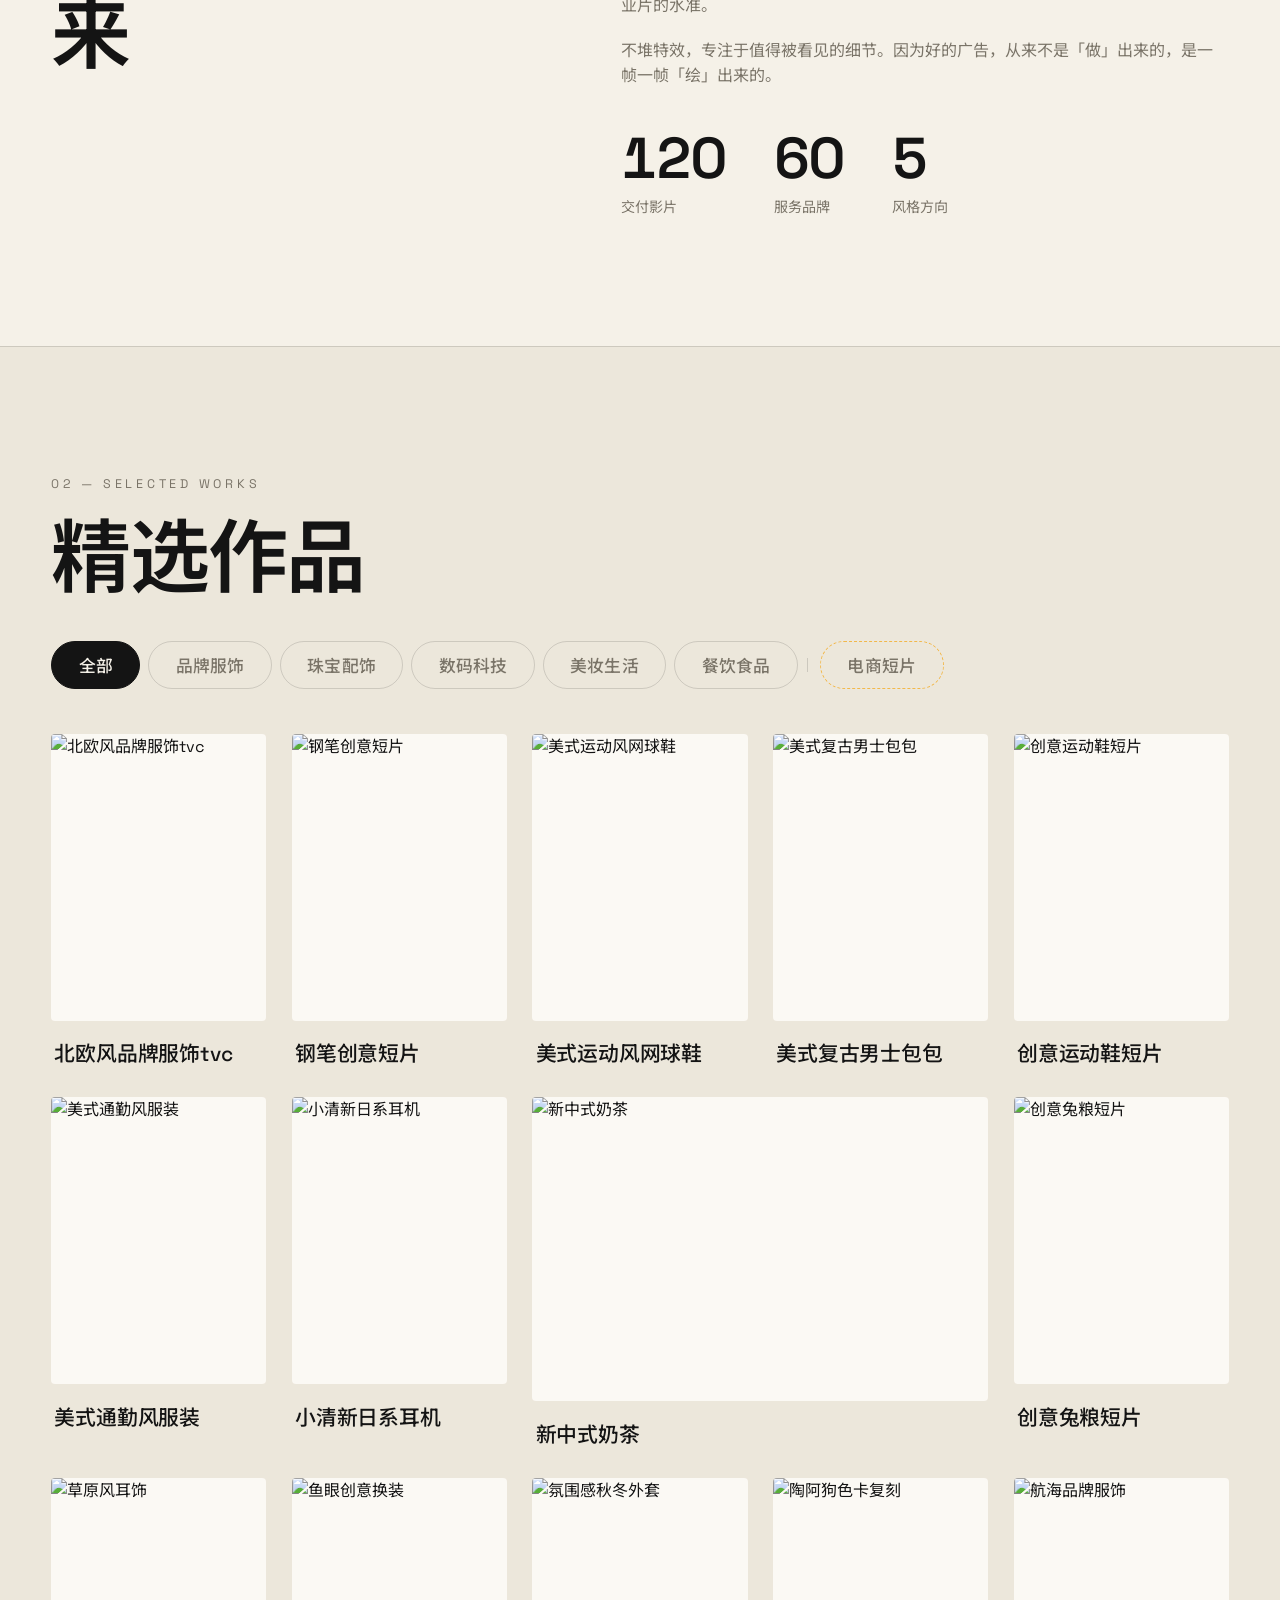
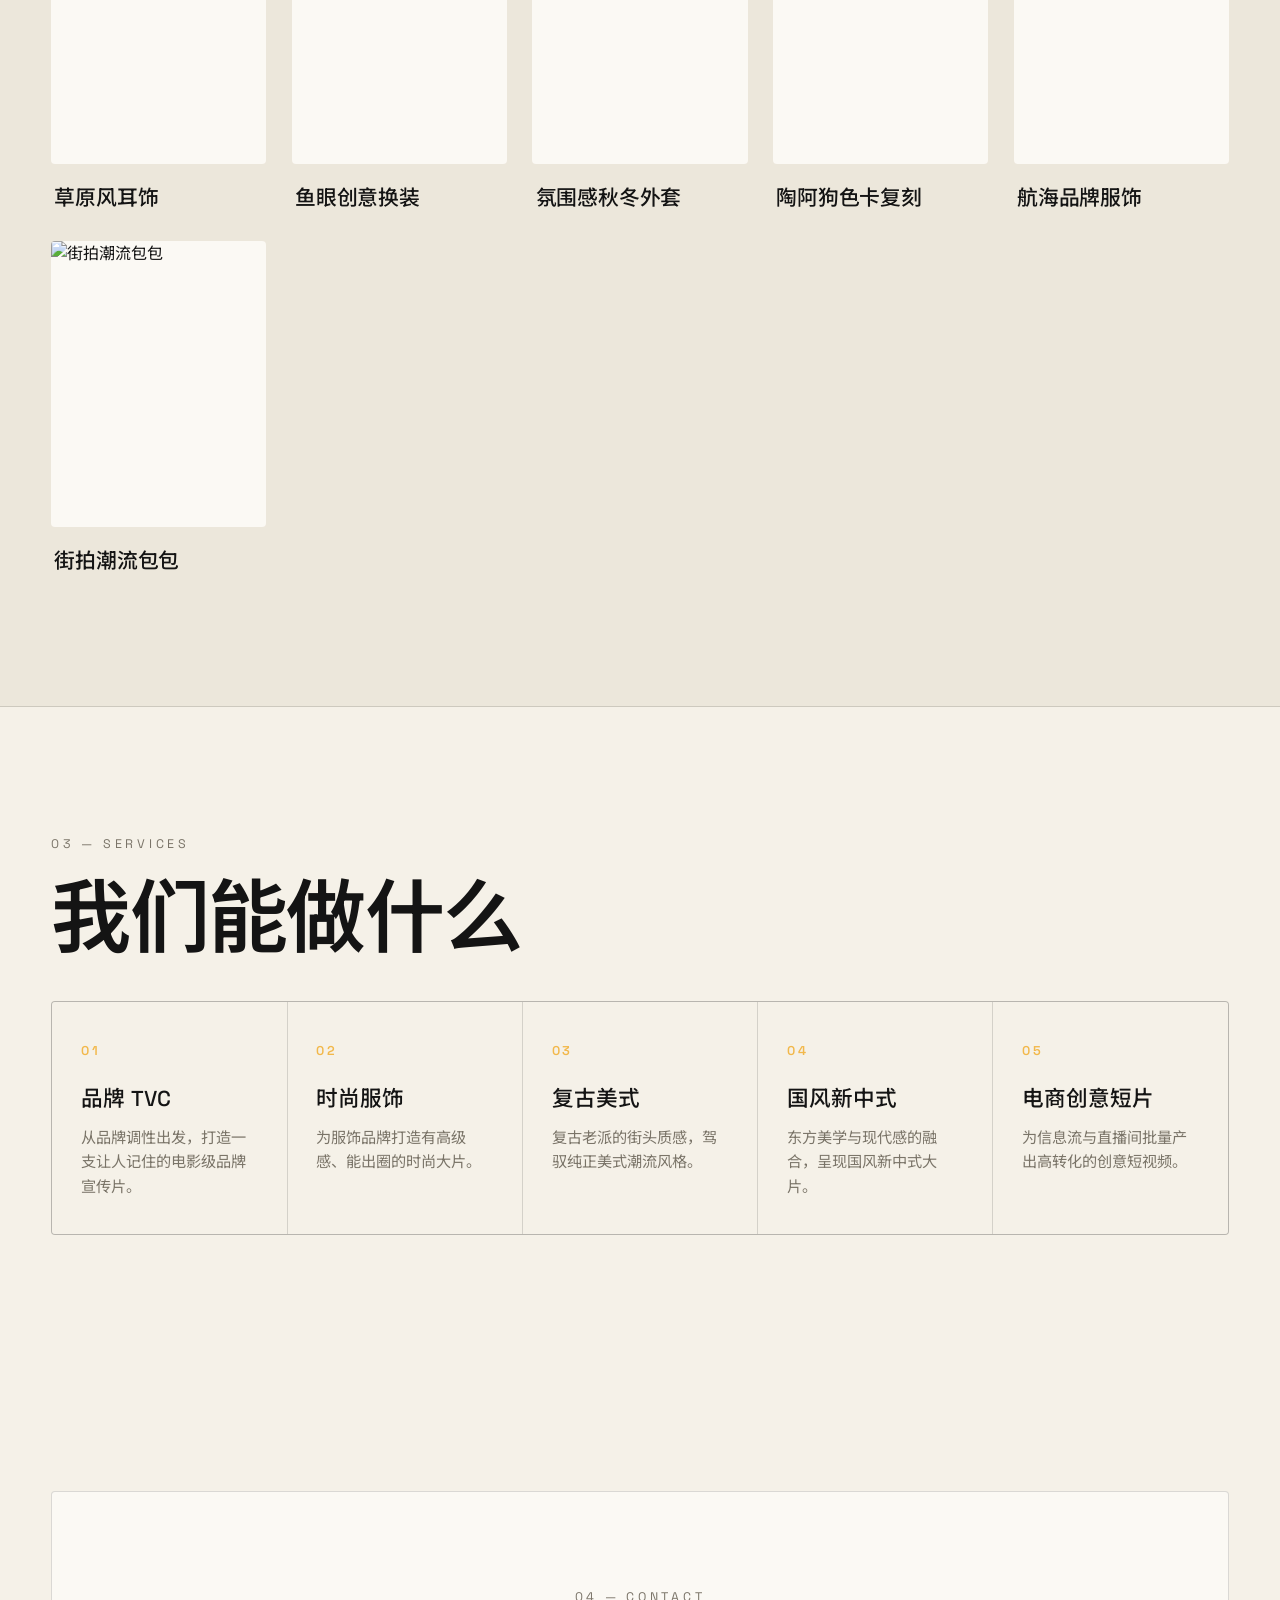
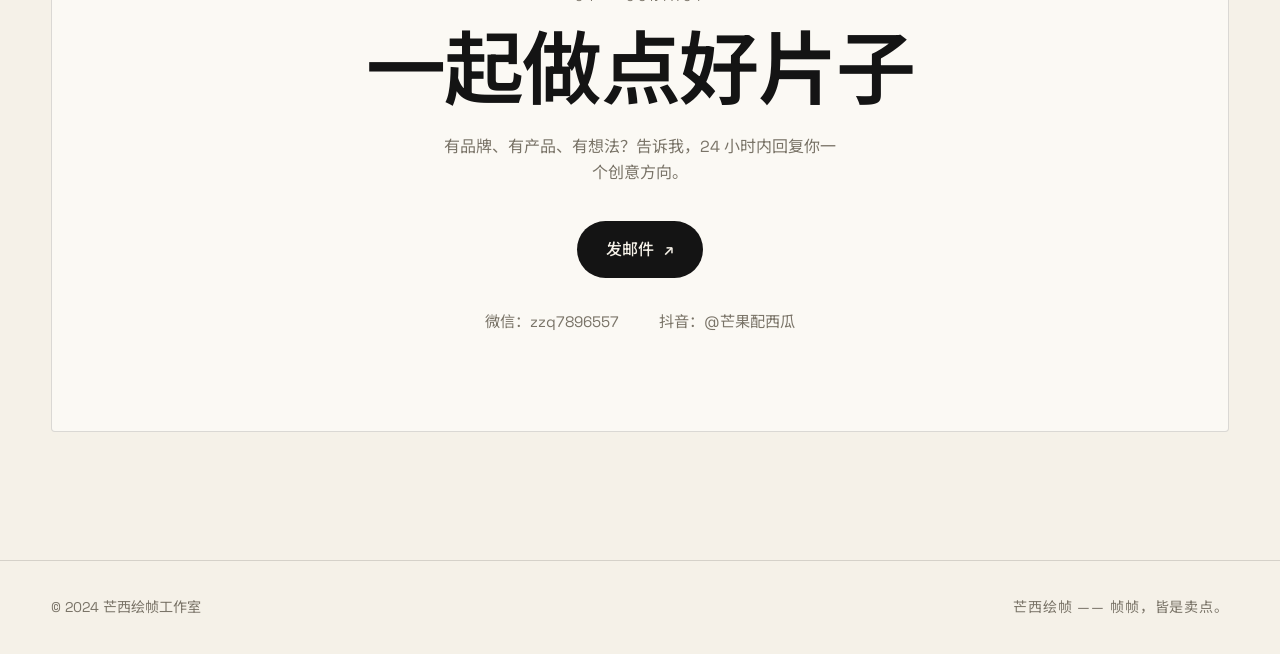
==== commit 441971fd: "update works" ====
--- a/index.html
+++ b/index.html
@@ -11,7 +11,7 @@
   <link rel="preconnect" href="https://fonts.gstatic.com" crossorigin />
   <link href="https://fonts.googleapis.com/css2?family=Space+Grotesk:wght@300;400;500;600;700&family=Instrument+Serif:ital@0;1&family=Noto+Sans+SC:wght@400;500;700&display=swap" rel="stylesheet" />
 
-  <link rel="stylesheet" href="css/styles.css?v=20261031233242" />
+  <link rel="stylesheet" href="css/styles.css?v=20261031235344" />
 </head>
 <body>
   <!-- 预加载层：动态 logo（黑底 → 金线画框 → 双果浮现 → 名字淡入）+ 百分比计数 -->
@@ -146,7 +146,7 @@
           <button class="filter filter-format" data-filter="ecommerce">电商短片</button>
         </div>
 
-        <!-- 作品网格：由 js/works.js?v=20261031233242 自动生成，作品都在那里管理 -->
+        <!-- 作品网格：由 js/works.js?v=20261031235344 自动生成，作品都在那里管理 -->
         <div class="works-grid" id="worksGrid"></div>
       </div>
     </section>
@@ -222,7 +222,7 @@
 
   <!-- 平滑滚动（Lenis，加载失败时自动回退到原生滚动） -->
   <script src="https://cdn.jsdelivr.net/npm/lenis@1.1.14/dist/lenis.min.js"></script>
-  <script src="js/works.js?v=20261031233242"></script>
-  <script src="js/script.js?v=20261031233242"></script>
+  <script src="js/works.js?v=20261031235344"></script>
+  <script src="js/script.js?v=20261031235344"></script>
 </body>
 </html>
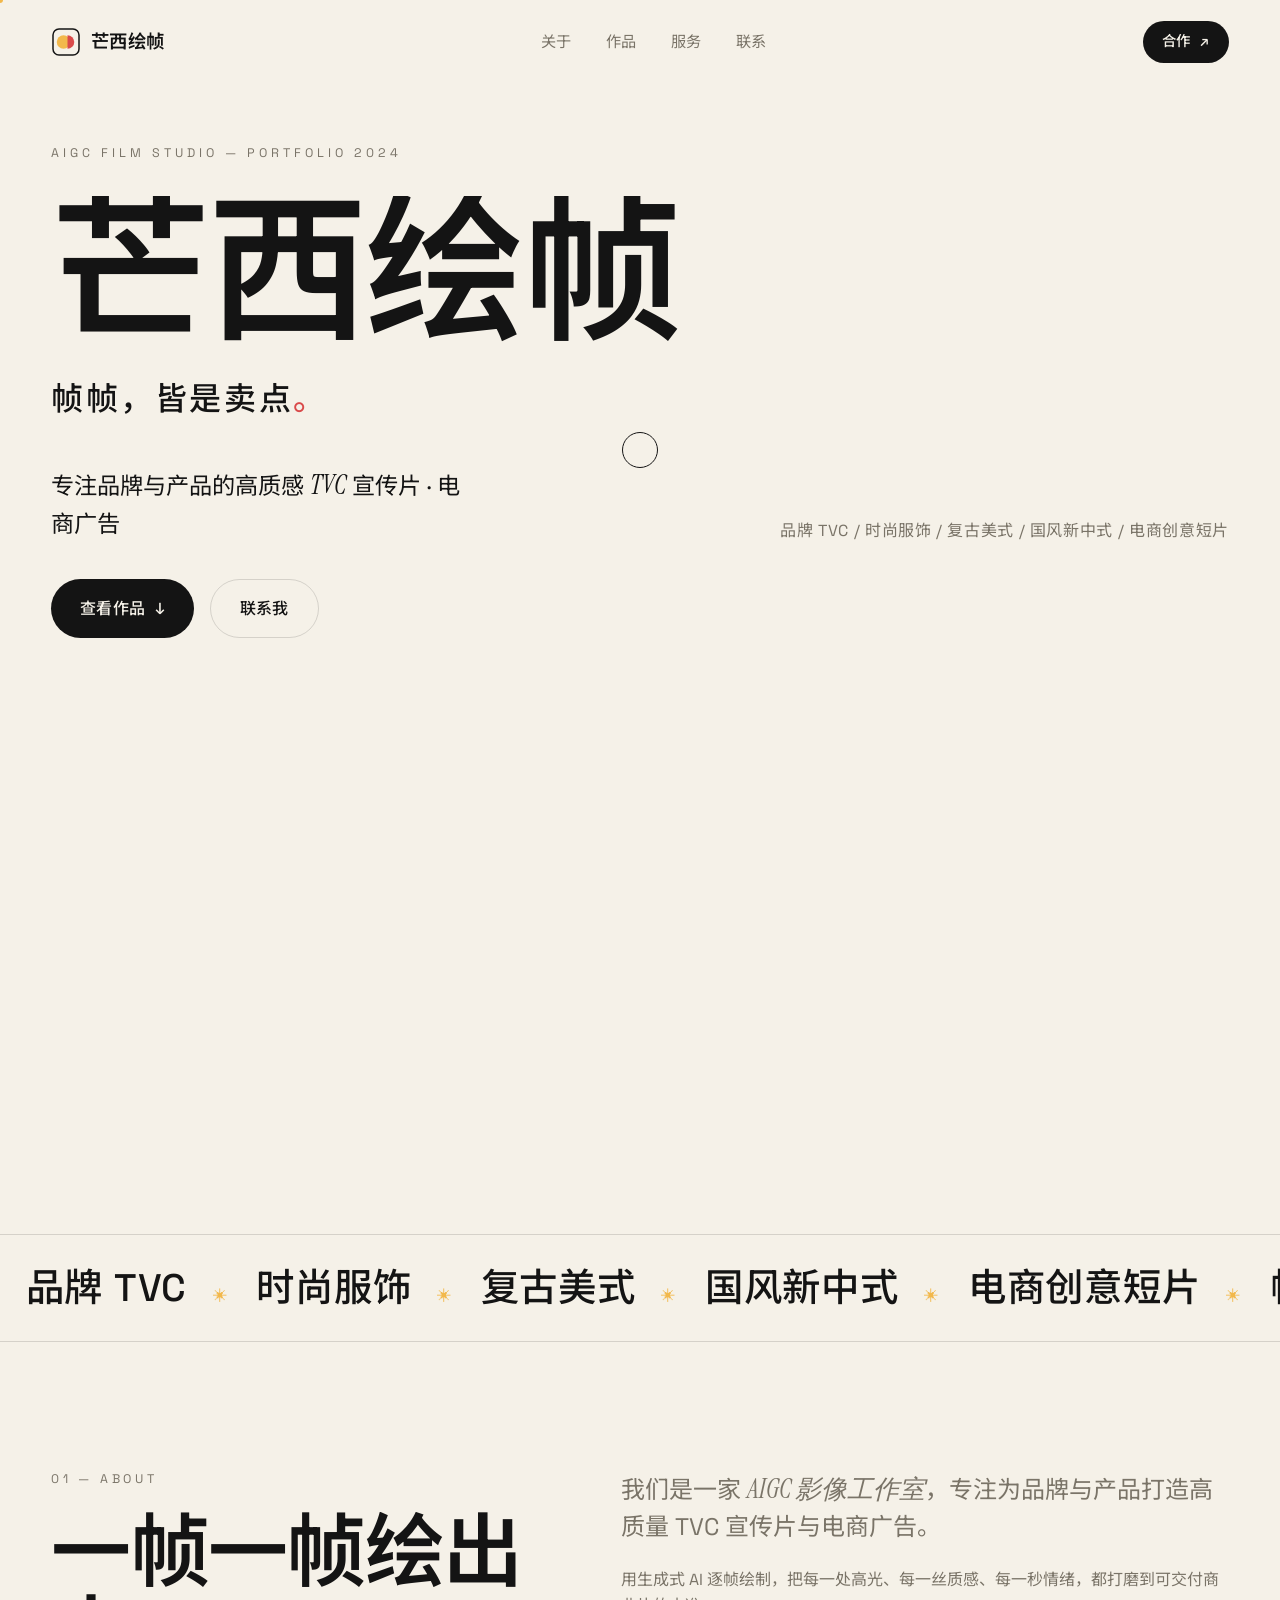
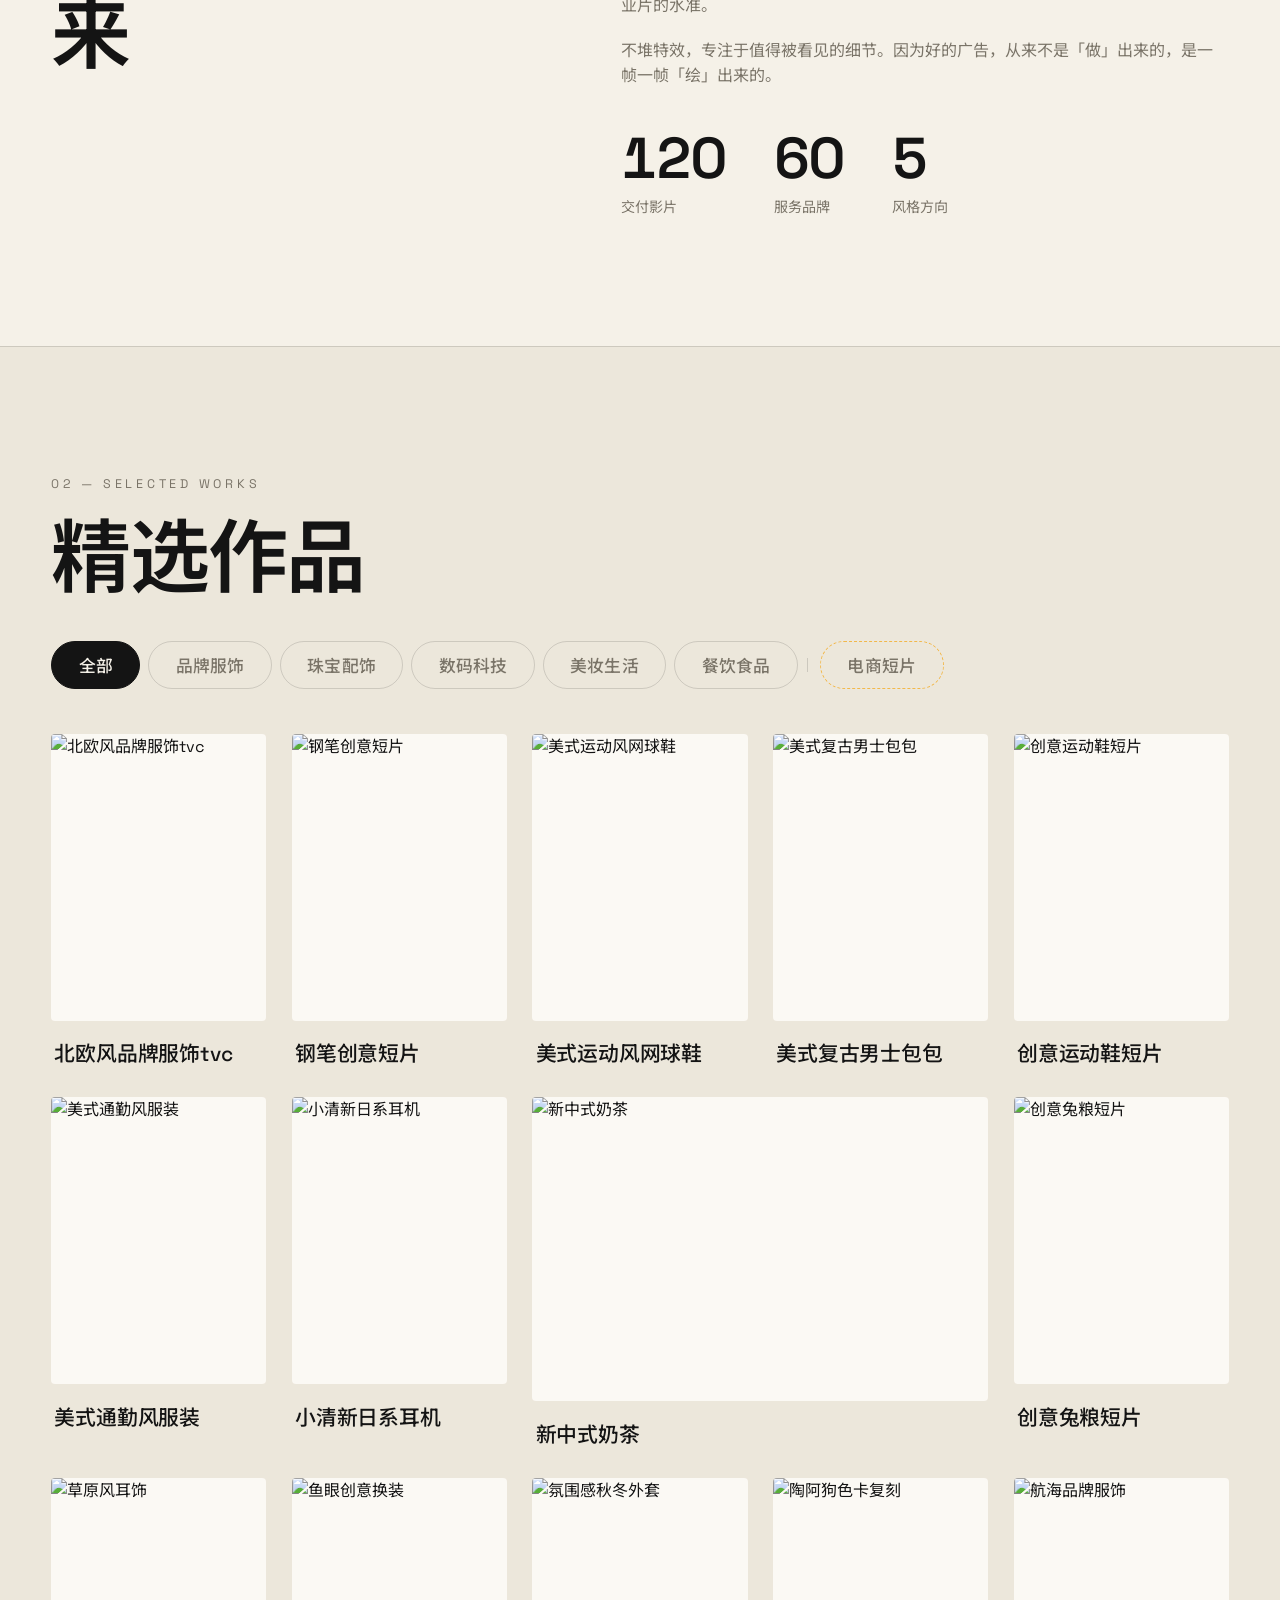
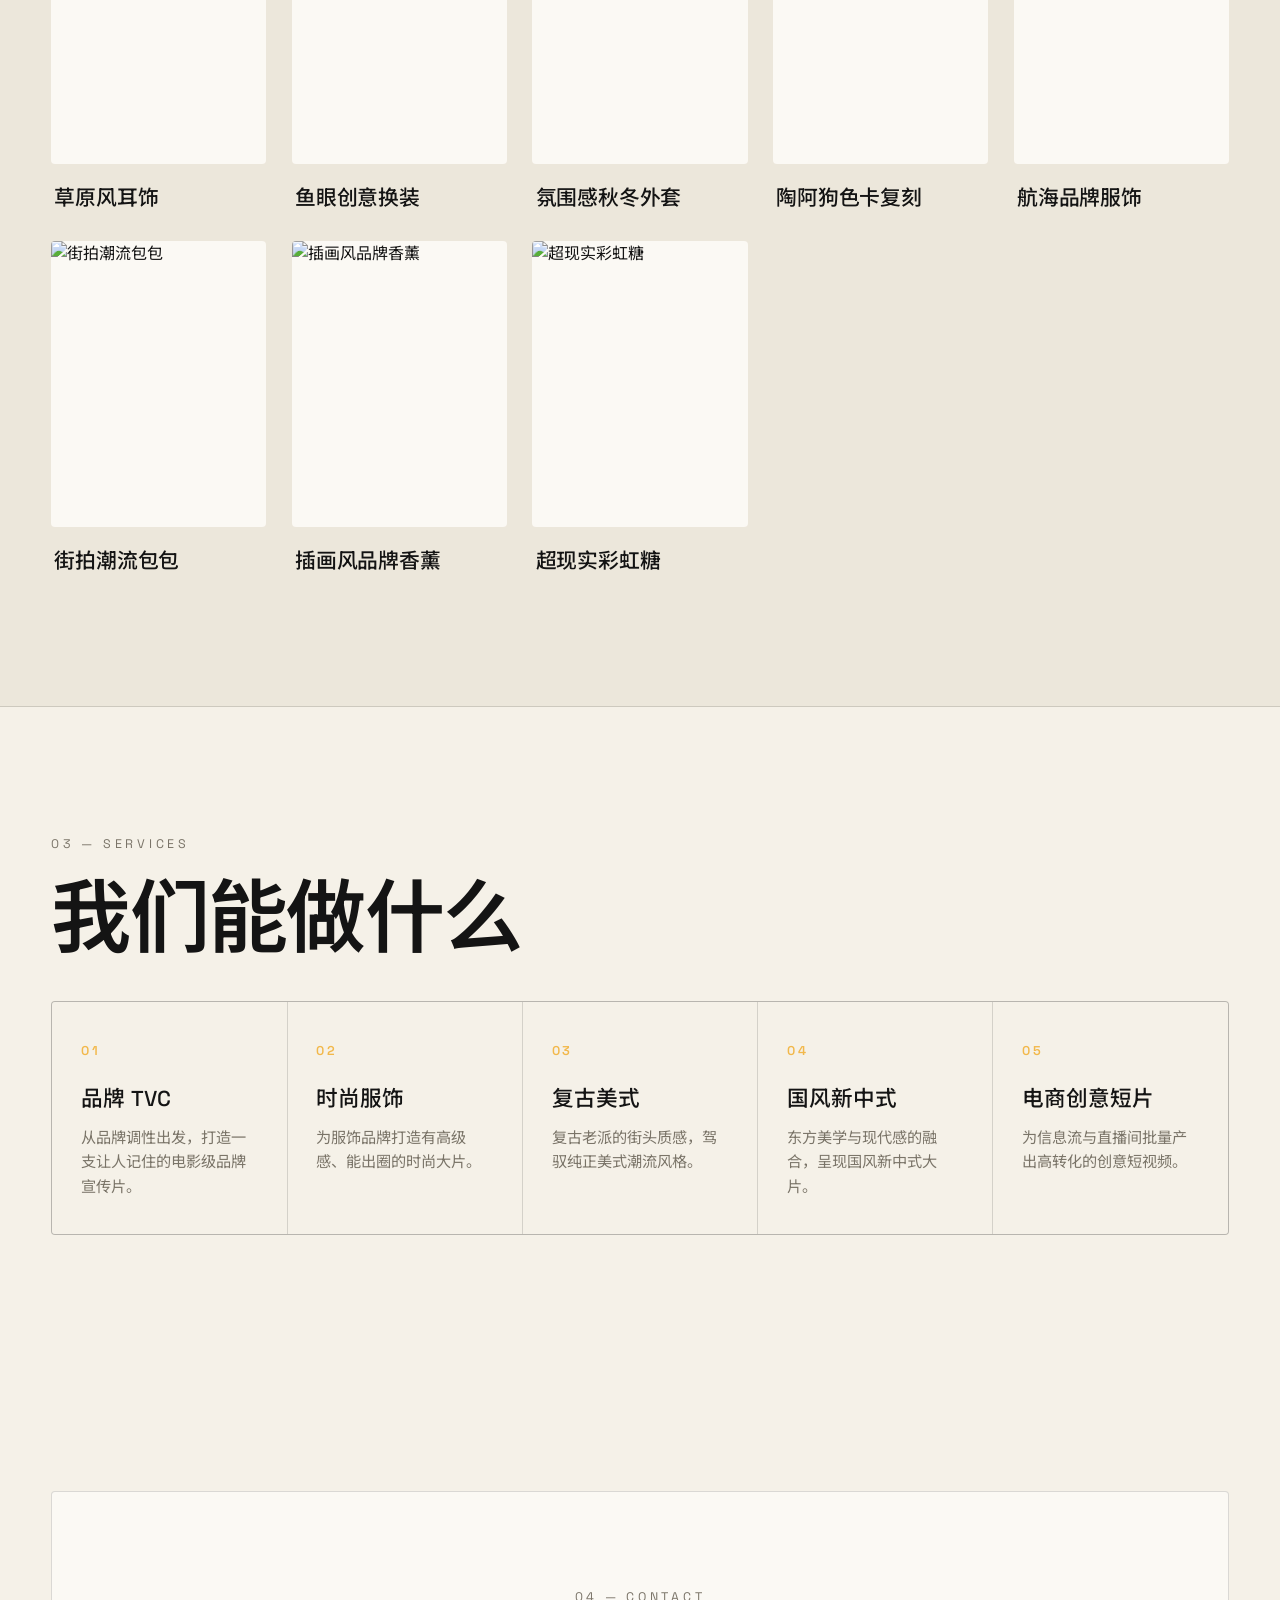
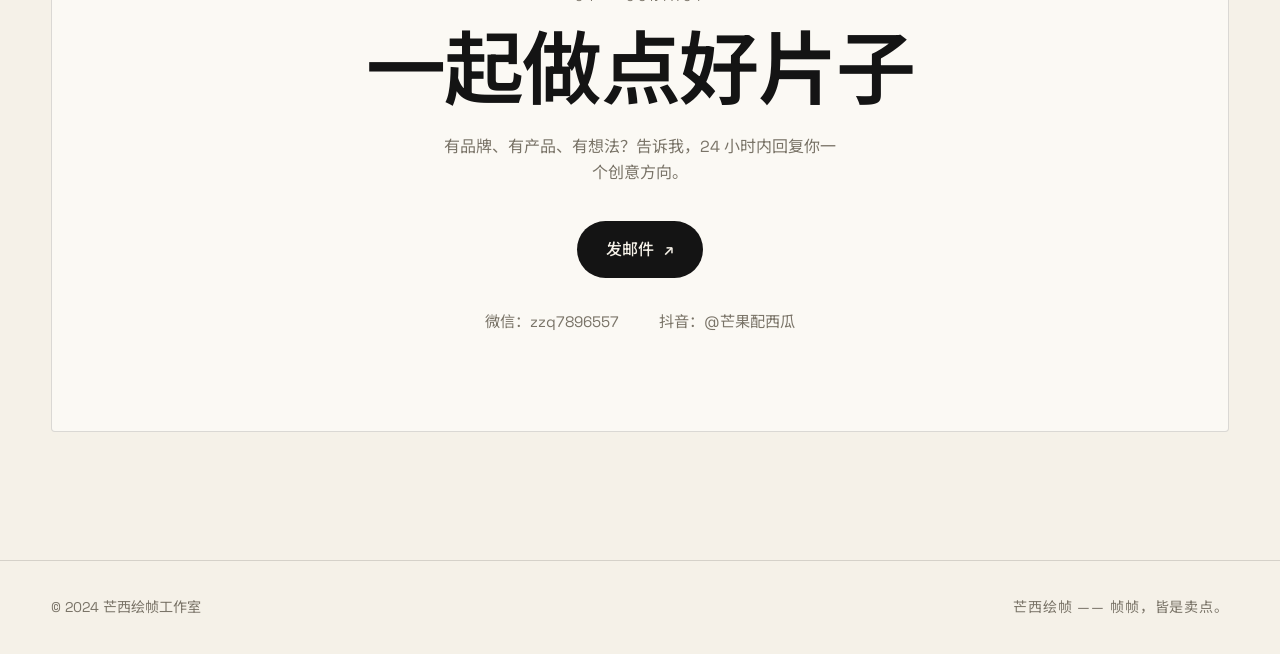
==== commit 82e1f941: "update works" ====
--- a/index.html
+++ b/index.html
@@ -11,7 +11,7 @@
   <link rel="preconnect" href="https://fonts.gstatic.com" crossorigin />
   <link href="https://fonts.googleapis.com/css2?family=Space+Grotesk:wght@300;400;500;600;700&family=Instrument+Serif:ital@0;1&family=Noto+Sans+SC:wght@400;500;700&display=swap" rel="stylesheet" />
 
-  <link rel="stylesheet" href="css/styles.css?v=20261031235344" />
+  <link rel="stylesheet" href="css/styles.css?v=20261101000103" />
 </head>
 <body>
   <!-- 预加载层：动态 logo（黑底 → 金线画框 → 双果浮现 → 名字淡入）+ 百分比计数 -->
@@ -146,7 +146,7 @@
           <button class="filter filter-format" data-filter="ecommerce">电商短片</button>
         </div>
 
-        <!-- 作品网格：由 js/works.js?v=20261031235344 自动生成，作品都在那里管理 -->
+        <!-- 作品网格：由 js/works.js?v=20261101000103 自动生成，作品都在那里管理 -->
         <div class="works-grid" id="worksGrid"></div>
       </div>
     </section>
@@ -222,7 +222,7 @@
 
   <!-- 平滑滚动（Lenis，加载失败时自动回退到原生滚动） -->
   <script src="https://cdn.jsdelivr.net/npm/lenis@1.1.14/dist/lenis.min.js"></script>
-  <script src="js/works.js?v=20261031235344"></script>
-  <script src="js/script.js?v=20261031235344"></script>
+  <script src="js/works.js?v=20261101000103"></script>
+  <script src="js/script.js?v=20261101000103"></script>
 </body>
 </html>
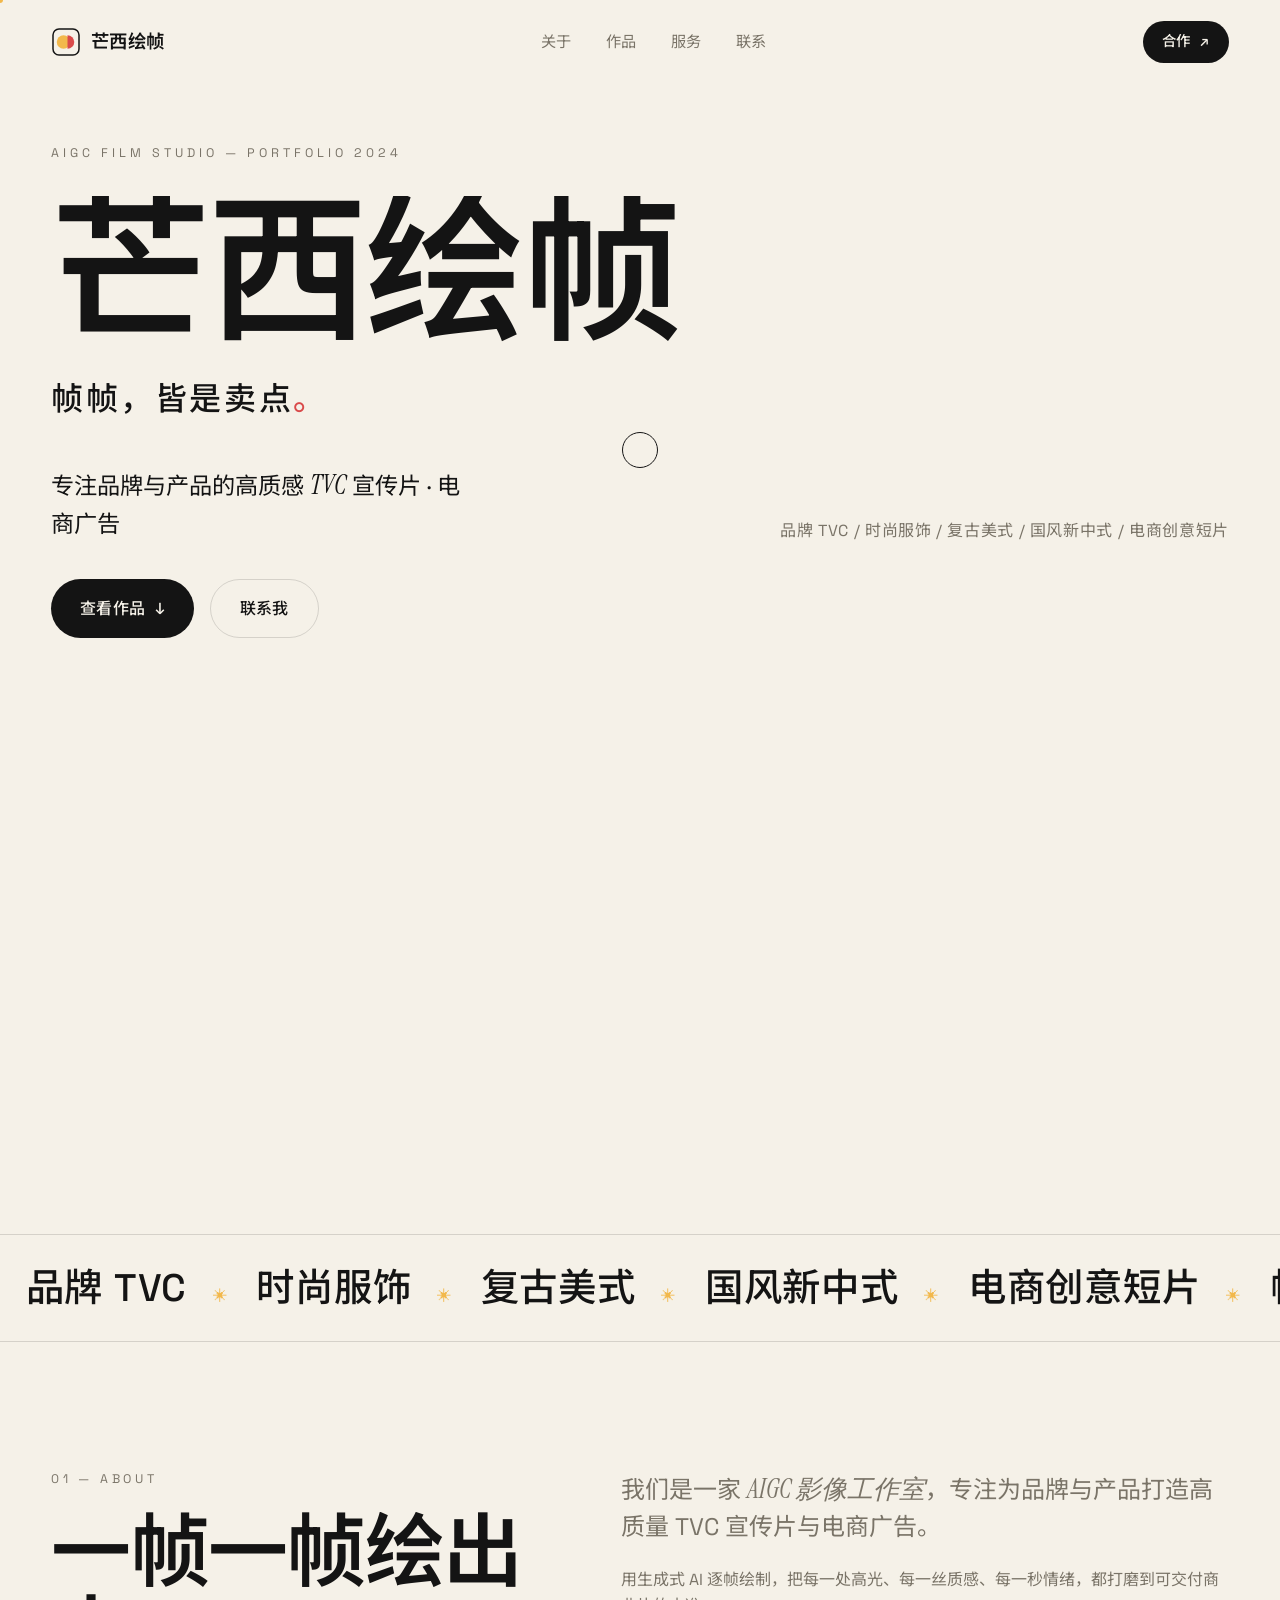
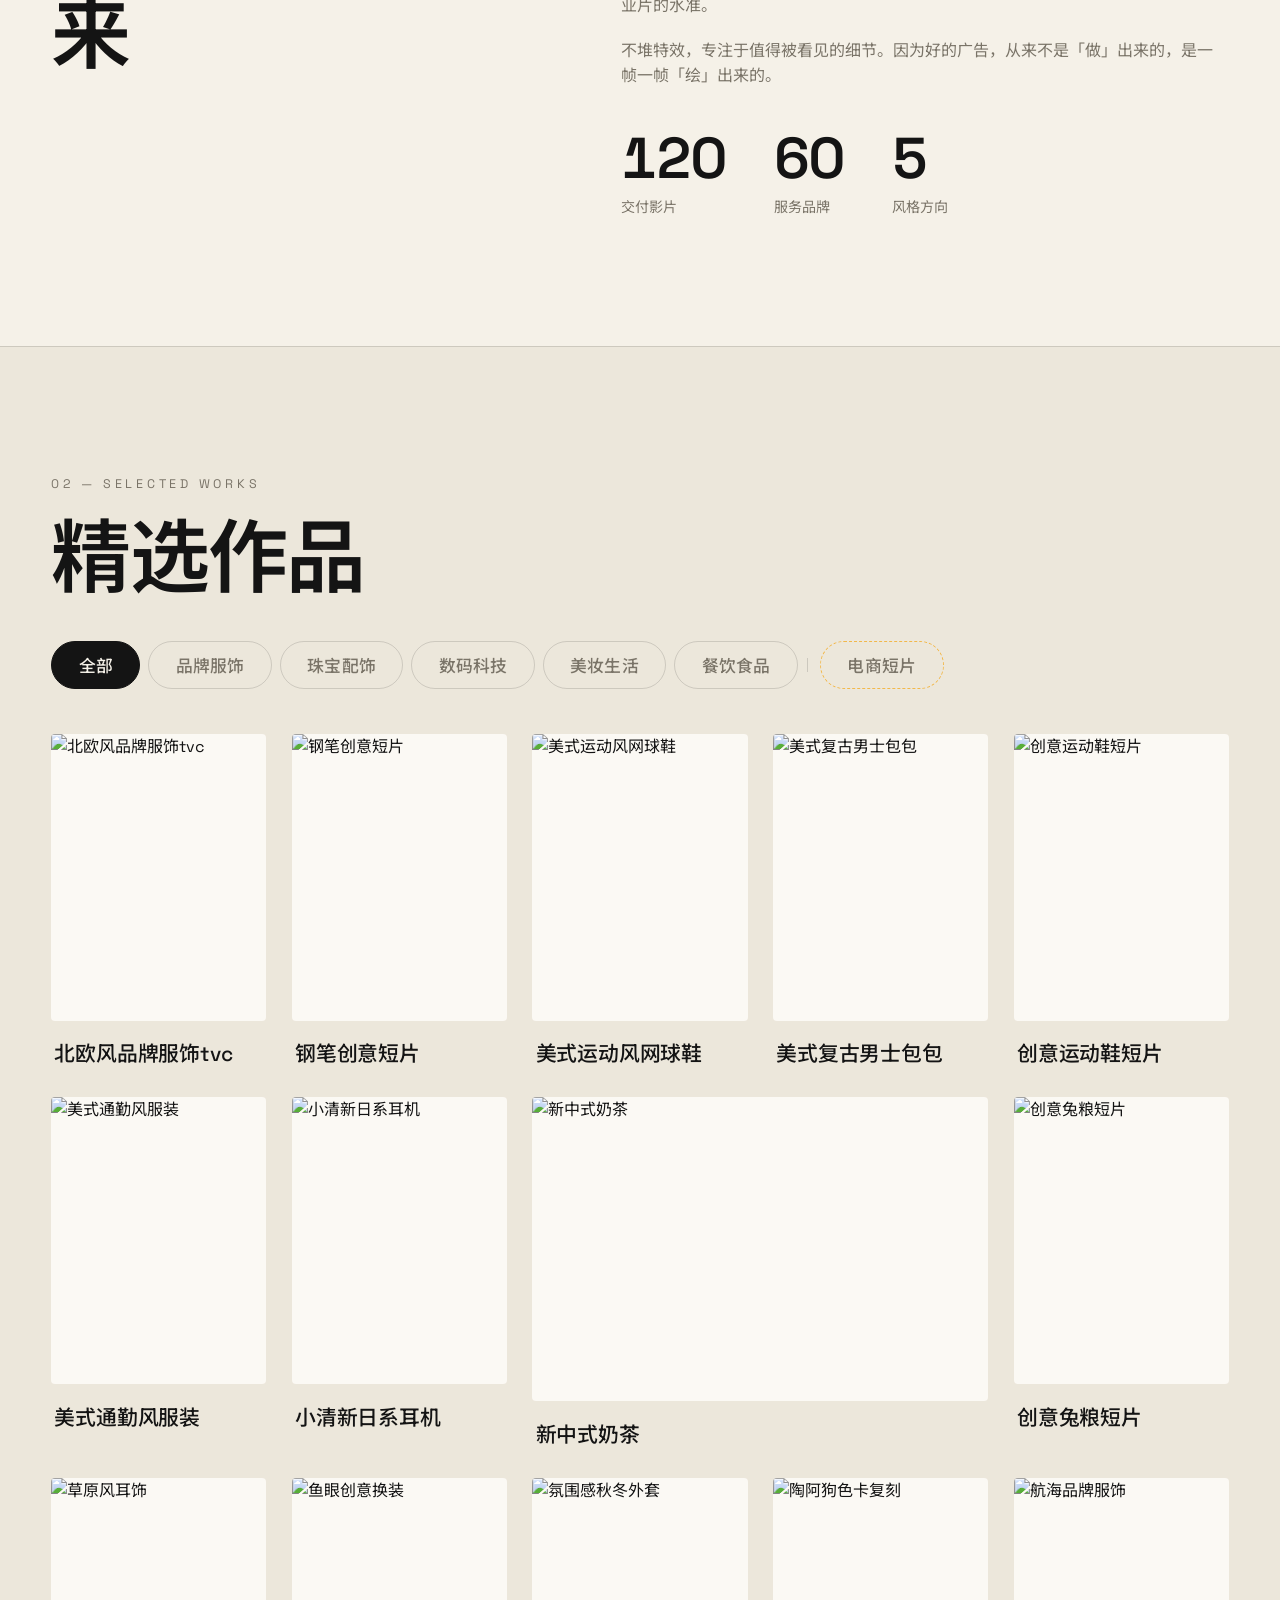
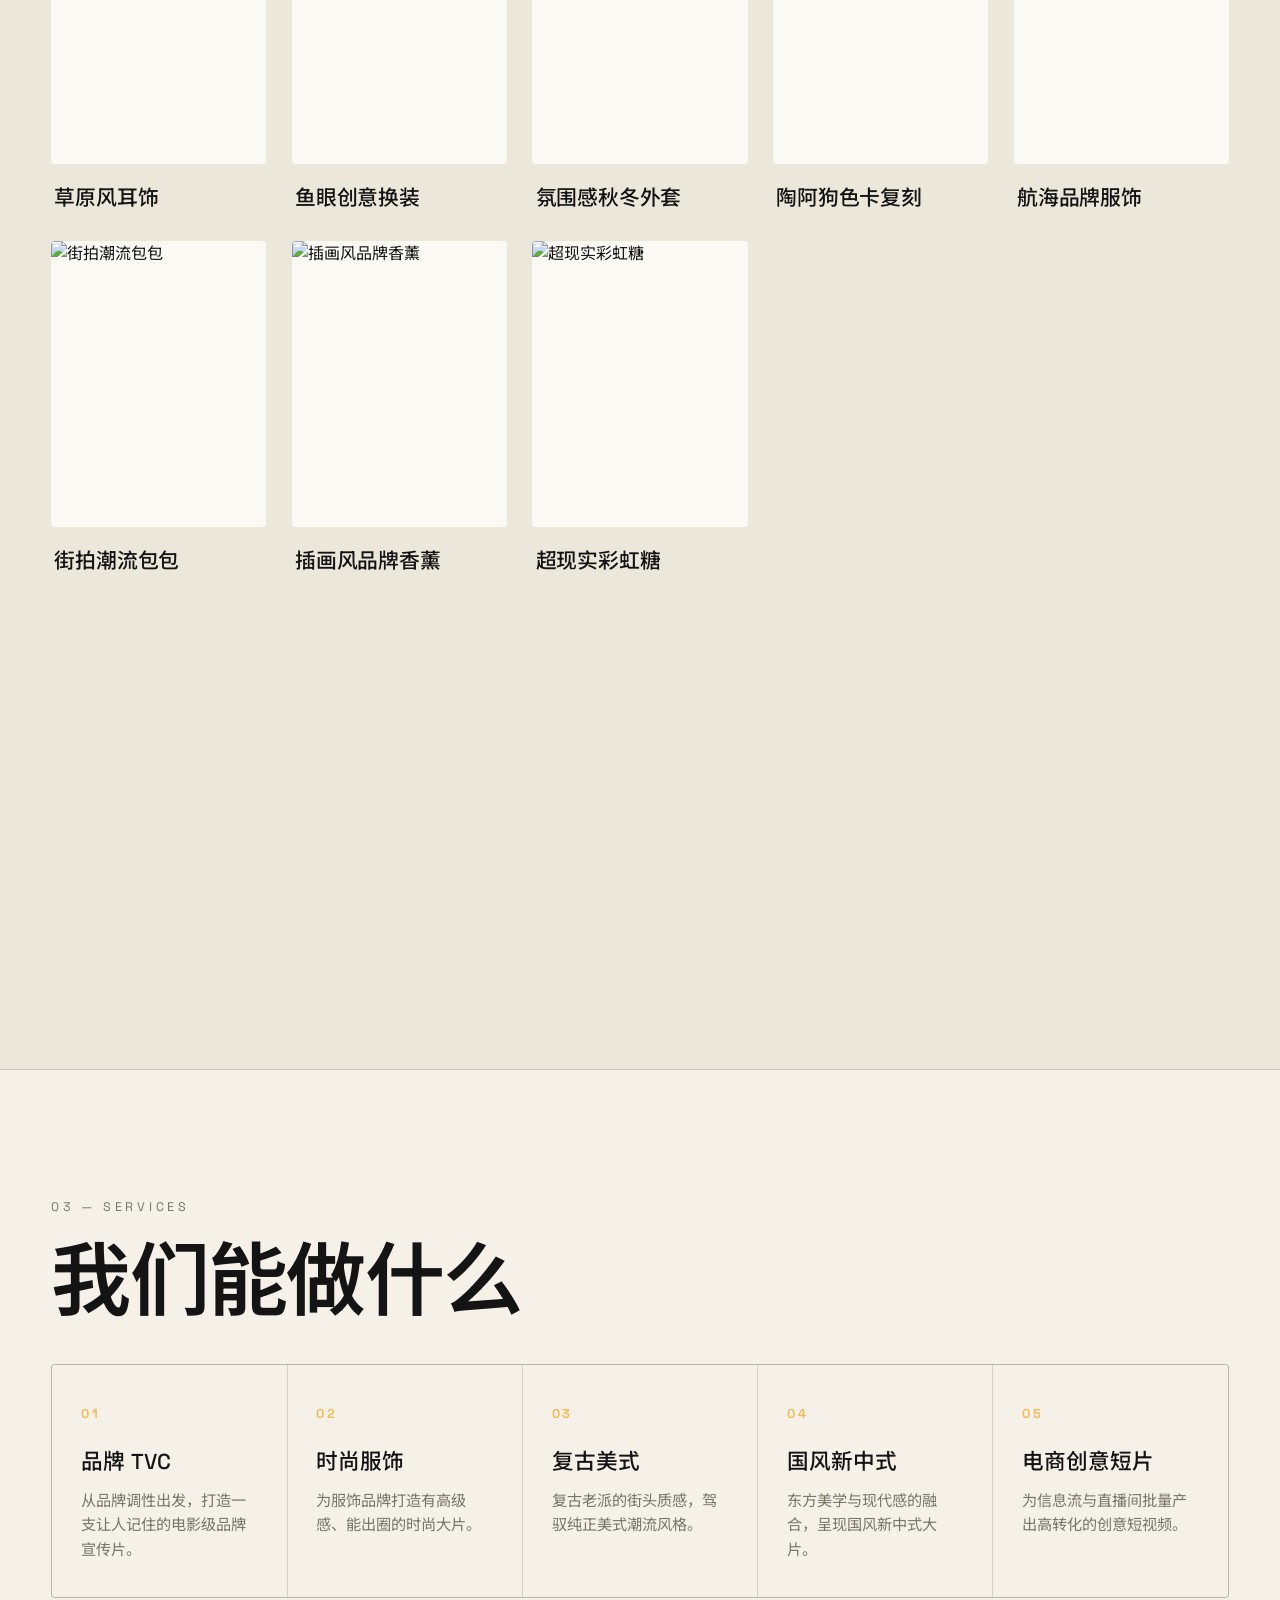
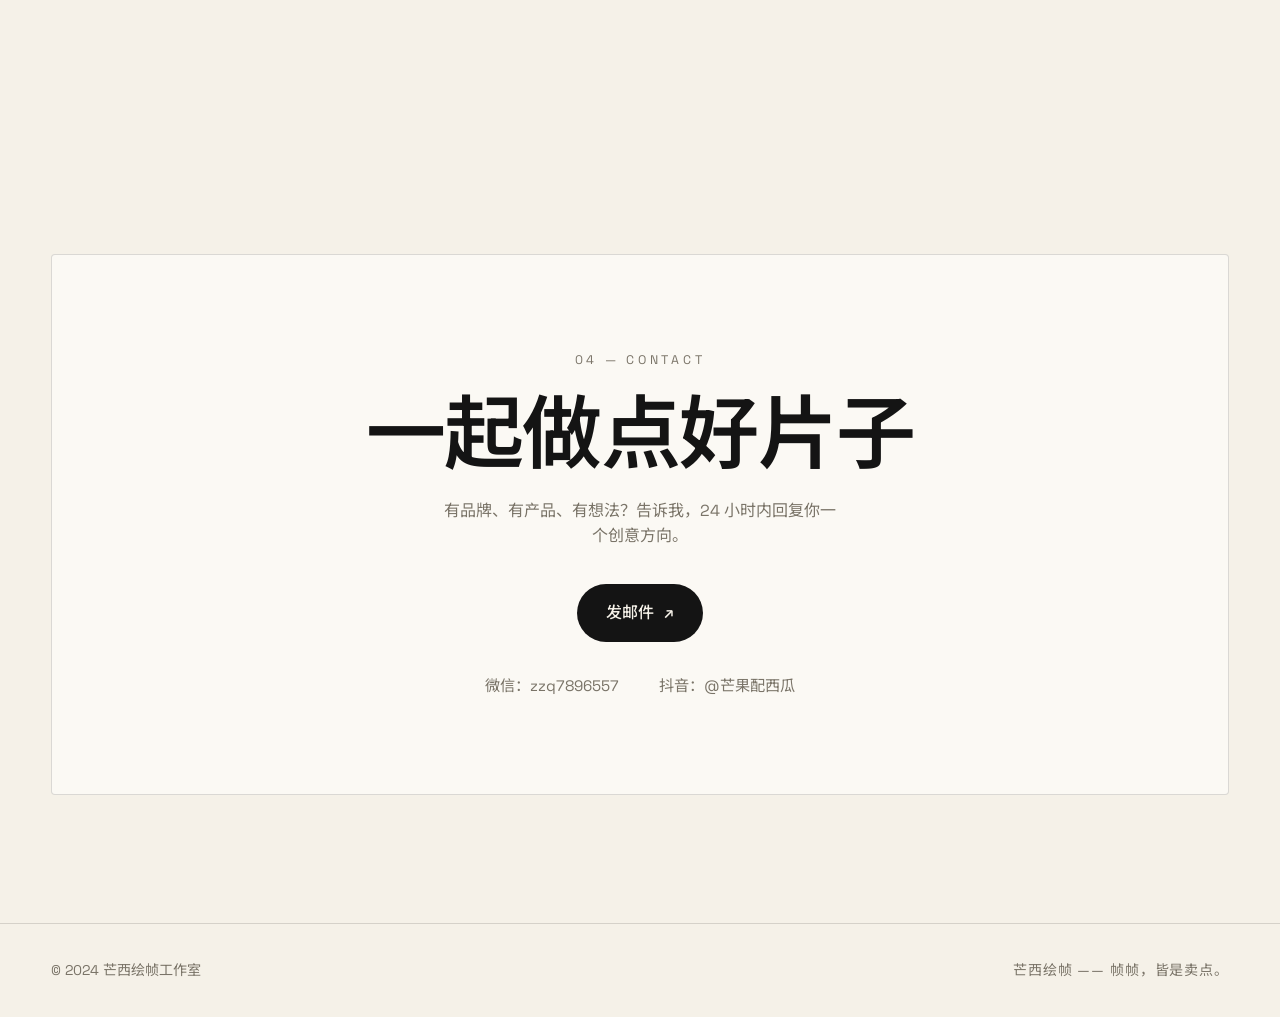
==== commit c0170c19: "update works" ====
--- a/index.html
+++ b/index.html
@@ -11,7 +11,7 @@
   <link rel="preconnect" href="https://fonts.gstatic.com" crossorigin />
   <link href="https://fonts.googleapis.com/css2?family=Space+Grotesk:wght@300;400;500;600;700&family=Instrument+Serif:ital@0;1&family=Noto+Sans+SC:wght@400;500;700&display=swap" rel="stylesheet" />
 
-  <link rel="stylesheet" href="css/styles.css?v=20261101000103" />
+  <link rel="stylesheet" href="css/styles.css?v=20261101001001" />
 </head>
 <body>
   <!-- 预加载层：动态 logo（黑底 → 金线画框 → 双果浮现 → 名字淡入）+ 百分比计数 -->
@@ -146,7 +146,7 @@
           <button class="filter filter-format" data-filter="ecommerce">电商短片</button>
         </div>
 
-        <!-- 作品网格：由 js/works.js?v=20261101000103 自动生成，作品都在那里管理 -->
+        <!-- 作品网格：由 js/works.js?v=20261101001001 自动生成，作品都在那里管理 -->
         <div class="works-grid" id="worksGrid"></div>
       </div>
     </section>
@@ -222,7 +222,7 @@
 
   <!-- 平滑滚动（Lenis，加载失败时自动回退到原生滚动） -->
   <script src="https://cdn.jsdelivr.net/npm/lenis@1.1.14/dist/lenis.min.js"></script>
-  <script src="js/works.js?v=20261101000103"></script>
-  <script src="js/script.js?v=20261101000103"></script>
+  <script src="js/works.js?v=20261101001001"></script>
+  <script src="js/script.js?v=20261101001001"></script>
 </body>
 </html>
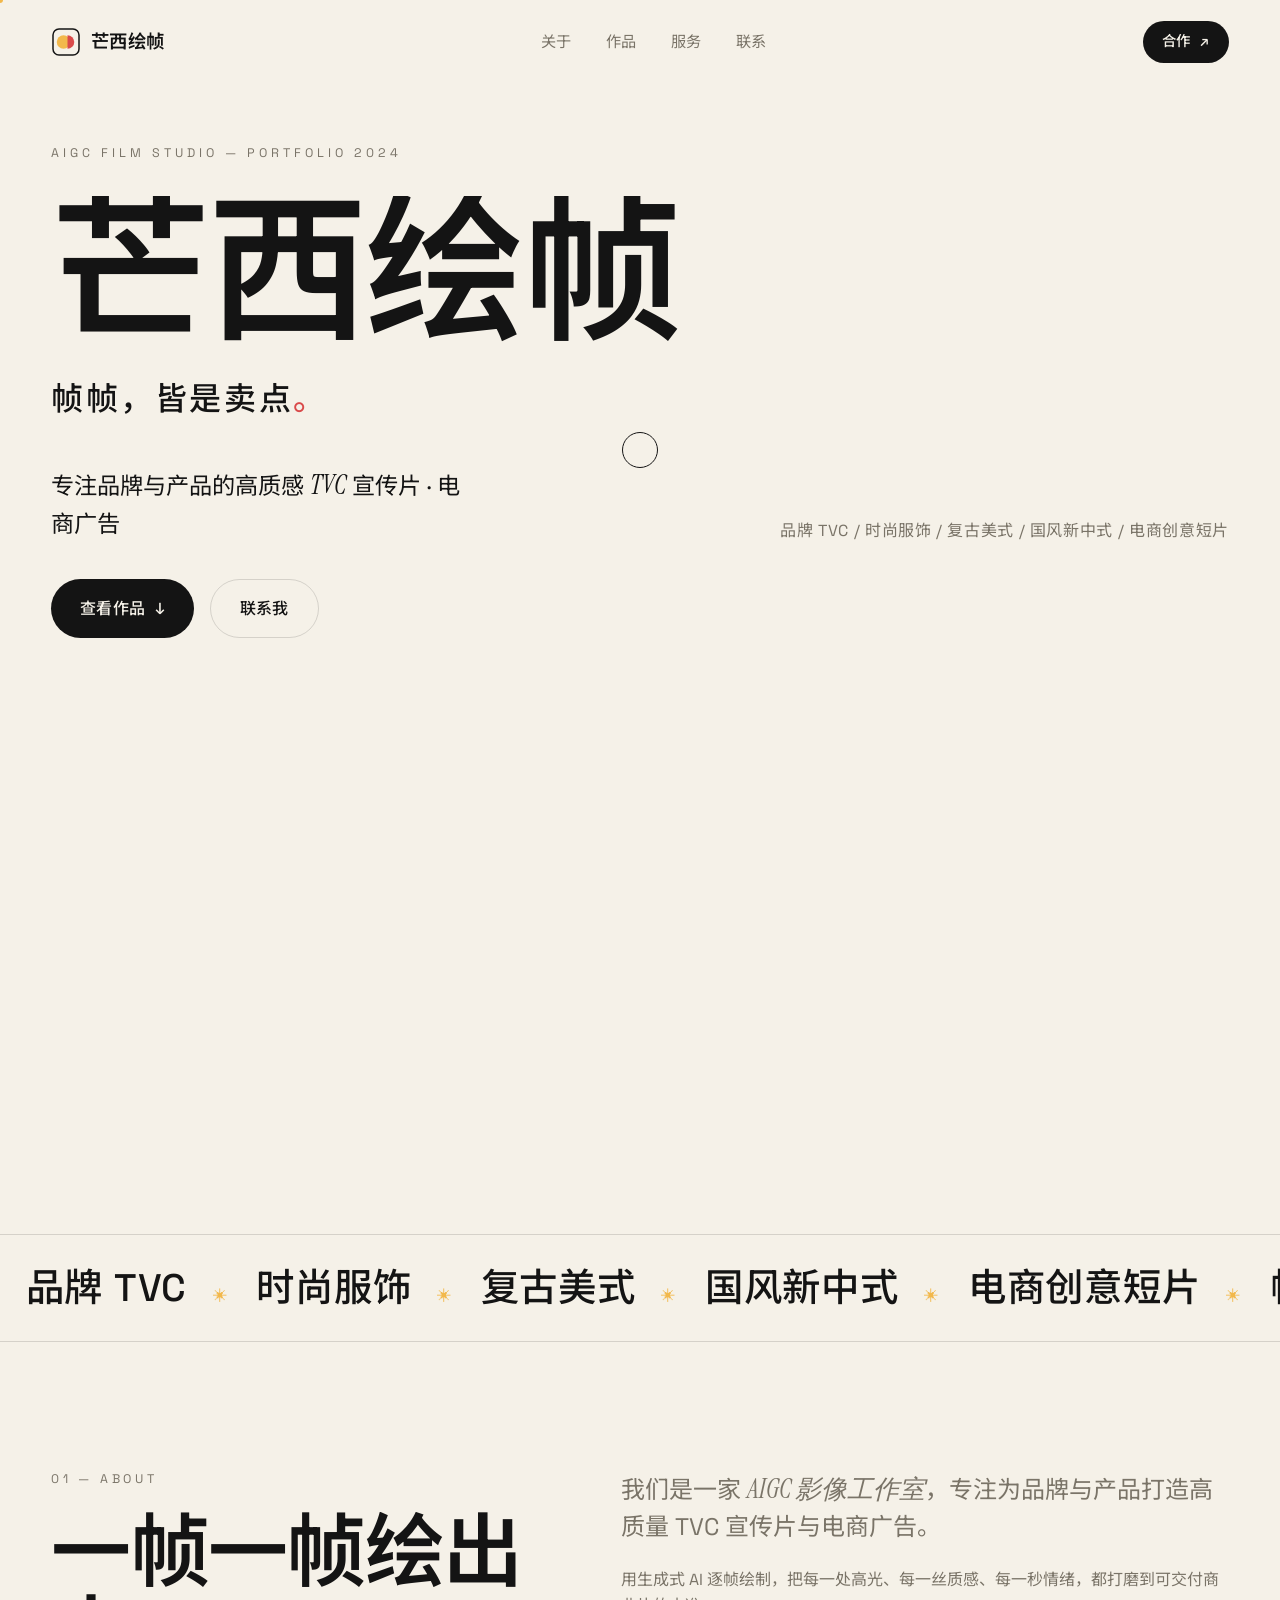
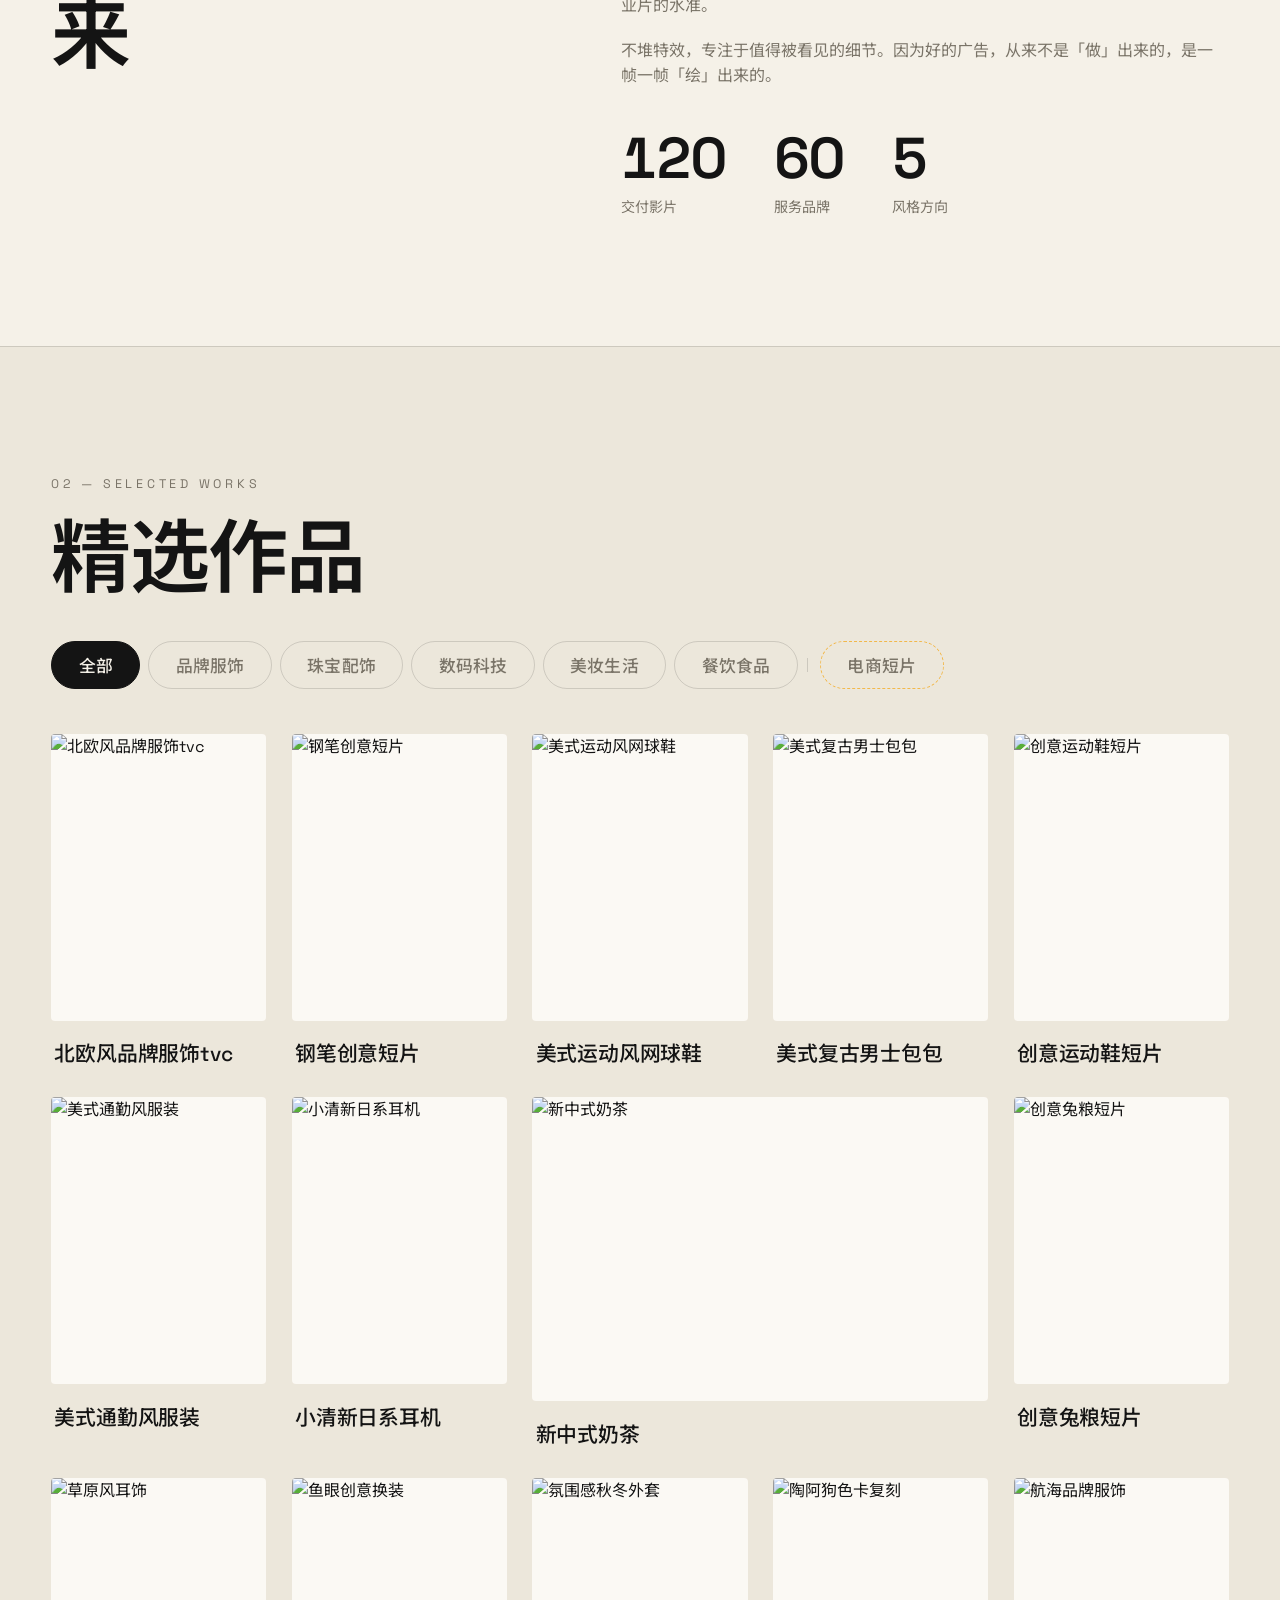
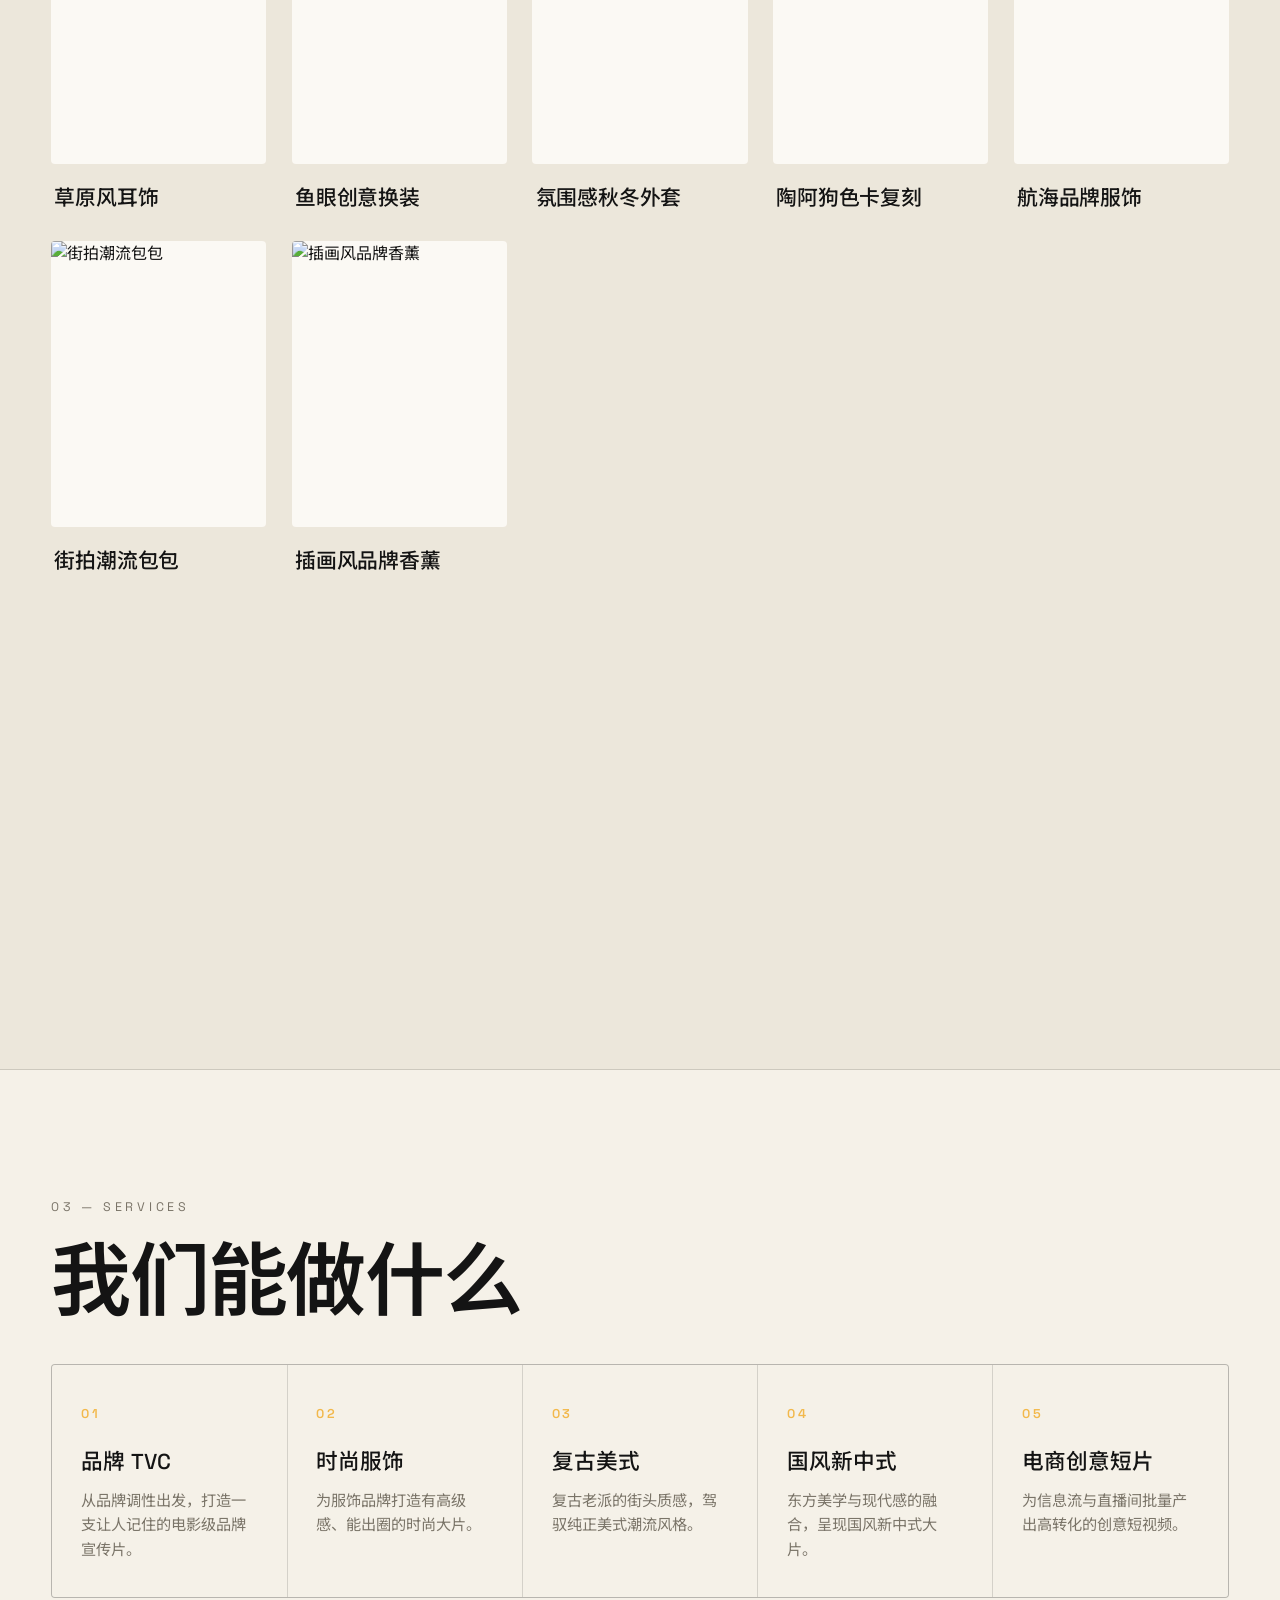
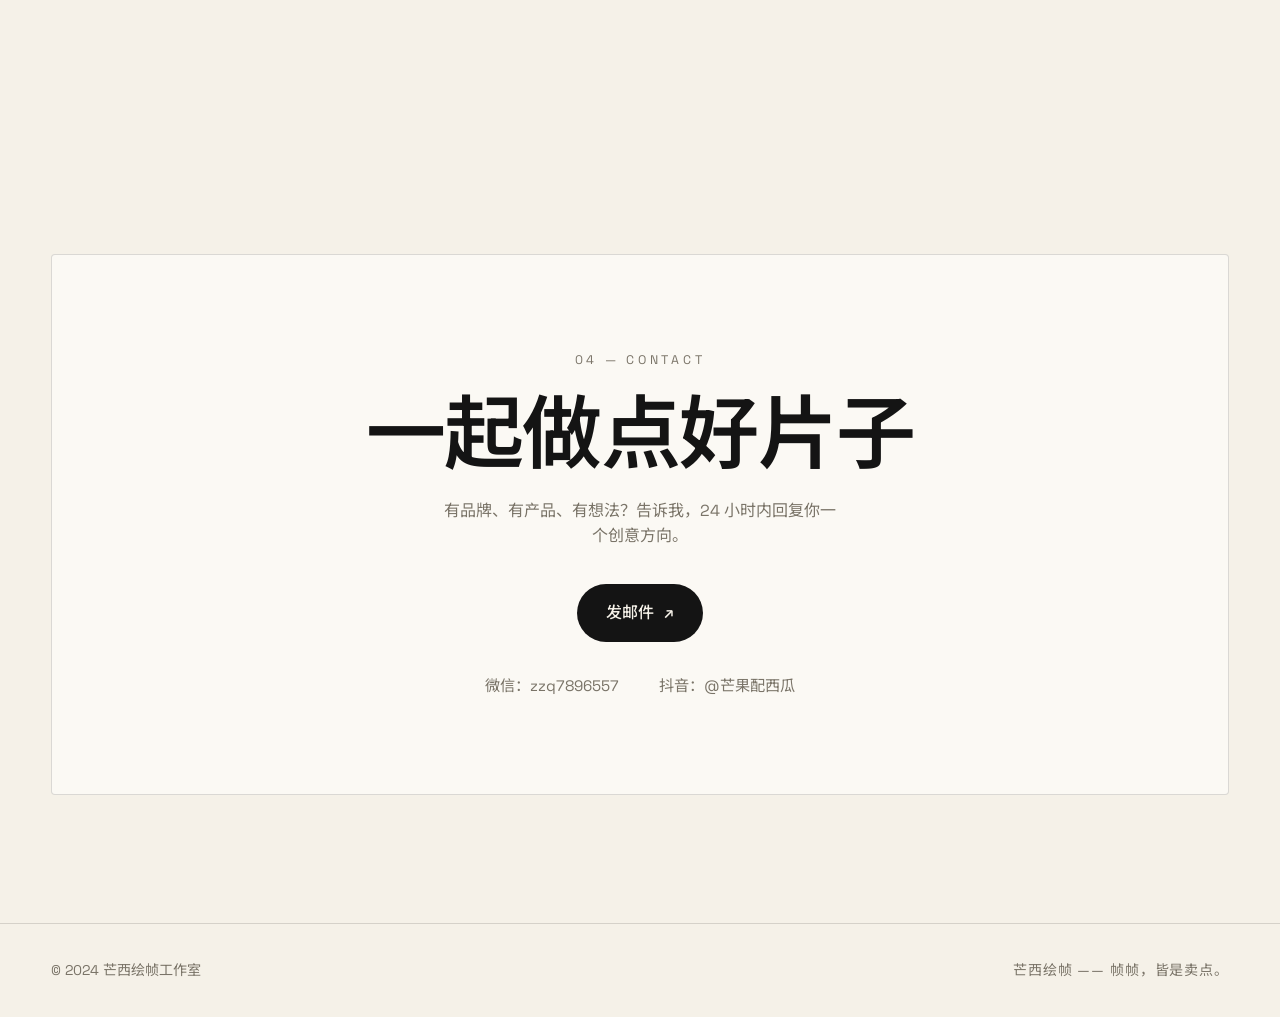
==== commit 71b70ff7: "update works" ====
--- a/index.html
+++ b/index.html
@@ -11,7 +11,7 @@
   <link rel="preconnect" href="https://fonts.gstatic.com" crossorigin />
   <link href="https://fonts.googleapis.com/css2?family=Space+Grotesk:wght@300;400;500;600;700&family=Instrument+Serif:ital@0;1&family=Noto+Sans+SC:wght@400;500;700&display=swap" rel="stylesheet" />
 
-  <link rel="stylesheet" href="css/styles.css?v=20261101001001" />
+  <link rel="stylesheet" href="css/styles.css?v=20261101001616" />
 </head>
 <body>
   <!-- 预加载层：动态 logo（黑底 → 金线画框 → 双果浮现 → 名字淡入）+ 百分比计数 -->
@@ -146,7 +146,7 @@
           <button class="filter filter-format" data-filter="ecommerce">电商短片</button>
         </div>
 
-        <!-- 作品网格：由 js/works.js?v=20261101001001 自动生成，作品都在那里管理 -->
+        <!-- 作品网格：由 js/works.js?v=20261101001616 自动生成，作品都在那里管理 -->
         <div class="works-grid" id="worksGrid"></div>
       </div>
     </section>
@@ -222,7 +222,7 @@
 
   <!-- 平滑滚动（Lenis，加载失败时自动回退到原生滚动） -->
   <script src="https://cdn.jsdelivr.net/npm/lenis@1.1.14/dist/lenis.min.js"></script>
-  <script src="js/works.js?v=20261101001001"></script>
-  <script src="js/script.js?v=20261101001001"></script>
+  <script src="js/works.js?v=20261101001616"></script>
+  <script src="js/script.js?v=20261101001616"></script>
 </body>
 </html>
